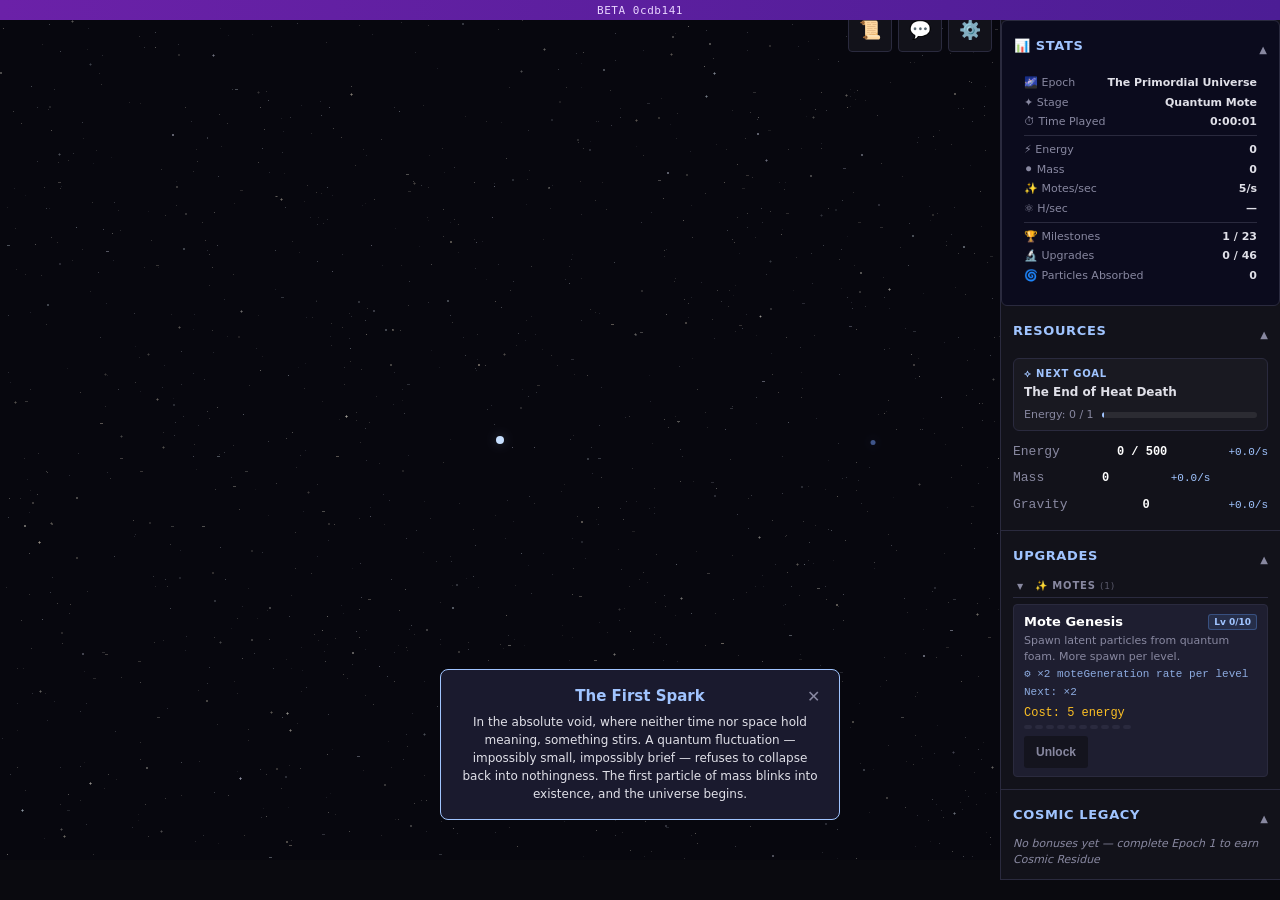
==== index.html @ 465f35fe "Beta deploy: 0cdb1414c0a4ef9bb7d2e649ed00e90906ed9d6b" ====
<!DOCTYPE html>
<html lang="en">
<head>
  <meta charset="UTF-8">
  <meta name="viewport" content="width=device-width, initial-scale=1.0">
  <title>Aeons: The Grand Unfolding [BETA]</title>
  <link rel="icon" href="data:image/svg+xml,<svg xmlns='http://www.w3.org/2000/svg' viewBox='0 0 16 16'><text y='14' font-size='14'>✦</text></svg>">
  <link rel="stylesheet" href="style.css?v=0cdb141">
  <meta name="game-version" content="beta-0cdb141">
  <!-- Feedback panel: public repo injected at deploy time for issue URLs -->
  <meta name="feedback-repo" content="joagwa/aeons-beta">
  <meta name="error-reporter-endpoint" content="https://aeons-error-reporter.joagwa.workers.dev">
</head>
<body><div id="beta-banner">BETA 0cdb141</div>
  <div id="game-container">
    <div id="canvas-wrapper">
      <canvas id="main-canvas"></canvas>
      <canvas id="glow-canvas"></canvas>
      <div id="prestige-prompt" class="prestige-prompt hidden">
        <div class="prestige-prompt-glow"></div>
        <div class="prestige-prompt-title">✦ Void Saturated</div>
        <div class="prestige-prompt-sub">Energy has reached its limit — the vacuum yearns to collapse.</div>
        <button id="prestige-prompt-btn" class="prestige-prompt-btn">Ascend to the Void</button>
      </div>
      <button id="debug-spawn-motes-btn" class="debug-spawn-motes-btn hidden">✨ Spawn Motes</button>
    </div>

    <div id="ui-layer">
      <!-- Mobile drawer header (visible only on ≤768px) -->
      <div id="mobile-drawer-header">
        <span id="mobile-drawer-title">Resources</span>
        <div class="mobile-drawer-actions">
          <button id="mobile-feedback-btn" class="mobile-icon-btn" aria-label="Feedback / Bug Report">💬</button>
          <button id="mobile-settings-btn" class="mobile-icon-btn" aria-label="Settings">⚙️</button>
          <button id="mobile-drawer-close" class="mobile-icon-btn" aria-label="Collapse panel">▼</button>
        </div>
      </div>

      <!-- Stats Panel -->
      <div id="stats-panel" class="panel collapsible-panel">
        <div id="stats-panel-header" class="panel-header-collapsible">
          <h2 class="panel-title">📊 Stats</h2>
          <span class="collapse-icon">▲</span>
        </div>
        <div id="stats-body" class="panel-body-collapsible"></div>
      </div>

      <div id="resource-panel" class="panel collapsible-panel">
        <div id="resource-panel-header" class="panel-header-collapsible">
          <h2 class="panel-title">Resources</h2>
          <span class="collapse-icon">▲</span>
        </div>
        <div id="resource-body" class="panel-body-collapsible">
          <div id="goal-display" class="goal-widget hidden">
            <div class="goal-header">⟡ Next Goal</div>
            <div class="goal-title"></div>
            <div class="goal-progress-row">
              <span class="goal-label"></span>
              <div class="goal-bar-track"><div class="goal-bar-fill"></div></div>
            </div>
          </div>
          <div id="resource-list"></div>
          <div id="conversion-slider-row" class="hidden">
            <div class="conversion-label-row">
              <span class="conversion-label">Conversion Rate</span>
              <span id="conversion-pct" class="conversion-pct">100% rate</span>
            </div>
            <input type="range" id="conversion-slider" min="0" max="100" value="100" class="conversion-slider">
          </div>
        </div>
      </div>

      <div id="upgrade-panel" class="panel collapsible-panel">
        <div id="upgrade-panel-header" class="panel-header-collapsible">
          <h2 class="panel-title">Upgrades</h2>
          <span class="collapse-icon">▲</span>
        </div>
        <div id="upgrade-body" class="panel-body-collapsible">
          <div id="upgrade-list"></div>
        </div>
      </div>

      <div id="fusion-lab-panel" class="panel collapsible-panel hidden">
        <div id="fusion-lab-panel-header" class="panel-header-collapsible">
          <h2 class="panel-title">⚗️ Fusion Lab</h2>
          <span class="collapse-icon">▲</span>
        </div>
        <div id="fusion-lab-body" class="panel-body-collapsible"></div>
      </div>

      <div id="chronicle-panel" class="panel hidden">
        <h2 class="panel-title">Chronicle</h2>
        <div id="chronicle-list"></div>
      </div>

      <div id="residual-bonus-panel" class="panel collapsible-panel">
        <div id="residual-bonus-panel-header" class="panel-header-collapsible">
          <h2 class="panel-title">Cosmic Legacy</h2>
          <span class="collapse-icon">▲</span>
        </div>
        <div id="residual-bonus-body" class="panel-body-collapsible">
          <div id="bonus-list"></div>
        </div>
      </div>
    </div>

    <!-- Mobile tab bar (visible only on ≤768px) -->
    <nav id="mobile-tab-bar" aria-label="Game sections">
      <button class="mobile-tab" data-panel="stats-panel" aria-label="Stats">
        <span class="mobile-tab-icon">📊</span>
        <span class="mobile-tab-label">Stats</span>
      </button>
      <button class="mobile-tab" data-panel="resource-panel" aria-label="Resources">
        <span class="mobile-tab-icon">⚡</span>
        <span class="mobile-tab-label">Resources</span>
      </button>
      <button class="mobile-tab" data-panel="upgrade-panel" aria-label="Upgrades">
        <span class="mobile-tab-icon">🔬</span>
        <span class="mobile-tab-label">Upgrades</span>
      </button>
      <button class="mobile-tab" data-panel="fusion-lab-panel" aria-label="Fusion Lab">
        <span class="mobile-tab-icon">⚗️</span>
        <span class="mobile-tab-label">Fusion Lab</span>
      </button>
      <button class="mobile-tab" data-panel="chronicle-panel" aria-label="Chronicle">
        <span class="mobile-tab-icon">📜</span>
        <span class="mobile-tab-label">Chronicle</span>
      </button>
      <button class="mobile-tab" data-panel="residual-bonus-panel" aria-label="Legacy">
        <span class="mobile-tab-icon">✨</span>
        <span class="mobile-tab-label">Legacy</span>
      </button>
    </nav>

    <div id="toolbar">
      <button id="chronicle-toggle" class="toolbar-btn" title="Chronicle">📜</button>
      <button id="prestige-toggle" class="toolbar-btn" title="Prestige" style="display:none">✦</button>
      <button id="fusion-lab-toggle" class="toolbar-btn" title="Fusion Lab" style="display:none">⚗️</button>
      <button id="feedback-open-btn" class="toolbar-btn" title="Feedback / Bug Report">💬</button>
      <button id="settings-toggle" class="toolbar-btn" title="Settings">⚙️</button>
    </div>

    <!-- Prestige full-screen overlay -->
    <div id="prestige-overlay" class="prestige-overlay hidden" aria-modal="true">
      <canvas id="prestige-starfield" class="prestige-starfield"></canvas>
      <div class="prestige-content">
        <div class="prestige-header">
          <h2 class="prestige-title">✦ Void Ascension</h2>
          <div id="prestige-dm-display" class="prestige-dm">Dark Matter: 0 banked  |  0 this run</div>
          <button id="prestige-action-btn" class="prestige-btn" disabled>Prestige — Reset &amp; Ascend</button>
        </div>
        <div id="prestige-tree" class="prestige-tree"></div>
        <button id="prestige-close" class="prestige-close-btn" title="Close">✕</button>

        <!-- Inline leave confirmation (shown when closing purgatory with unspent Aeons) -->
        <div id="prestige-leave-confirm" class="prestige-leave-confirm hidden">
          <div class="prestige-leave-confirm-box">
            <p id="prestige-leave-msg" class="prestige-leave-msg">You have unspent Aeons.</p>
            <p class="prestige-leave-sub">They'll be banked and available on your next prestige.</p>
            <div class="prestige-leave-buttons">
              <button id="prestige-leave-yes" class="prestige-leave-btn prestige-leave-btn--confirm">Leave &amp; Bank</button>
              <button id="prestige-leave-no"  class="prestige-leave-btn prestige-leave-btn--cancel">Stay &amp; Spend</button>
            </div>
          </div>
        </div>
      </div>
    </div>

    <div id="settings-modal" class="modal hidden">
      <div class="modal-content">
        <h2>Settings</h2>
        <div id="settings-body"></div>
        <button id="settings-close" class="modal-close">✕</button>
      </div>
    </div>

    <!-- Feedback / Bug Report modal -->
    <div id="feedback-modal" class="modal hidden" aria-modal="true" aria-label="Feedback">
      <div class="modal-content feedback-modal-content">
        <button id="feedback-close" class="modal-close" aria-label="Close">✕</button>
        <h2>💬 Feedback &amp; Bug Reports</h2>
        <p class="feedback-intro">Help improve <em>Aeons</em>! Your game state is captured automatically.</p>

        <div class="feedback-form">
          <label class="feedback-label" for="feedback-type">Type</label>
          <select id="feedback-type" class="feedback-select">
            <option value="bug">🐛 Bug Report</option>
            <option value="feature">✨ Feature Request</option>
            <option value="feedback">💬 General Feedback</option>
          </select>

          <label class="feedback-label" for="feedback-title">Title <span class="feedback-required">*</span></label>
          <input id="feedback-title" class="feedback-input" type="text" maxlength="120"
                 placeholder="Short summary of your report…">

          <label class="feedback-label" for="feedback-body">Description <span class="feedback-required">*</span></label>
          <textarea id="feedback-body" class="feedback-textarea" rows="5"
                    placeholder="Describe what happened, what you expected, or what you'd like to see…"></textarea>

          <details class="feedback-context-details">
            <summary>📊 Attached game state <span id="feedback-context-preview" class="feedback-context-preview"></span></summary>
            <p class="feedback-context-note">Resource values, upgrade levels, and recent warnings are included automatically to help diagnose issues.</p>
          </details>

          <div id="feedback-status" class="feedback-status" hidden></div>

          <button id="feedback-submit" class="feedback-submit-btn">Submit</button>
          <p class="feedback-footer">Issues are posted to the public tracker where you can follow progress.</p>
        </div>
      </div>
    </div>

    <div id="milestone-notification-area"></div>
    <div id="offline-progress-modal" class="modal hidden"></div>
    <div id="reset-notice-modal" class="modal hidden"></div>
    <div id="epoch-transition-overlay" class="overlay hidden"></div>
    <div id="update-banner" class="banner hidden"></div>
    <div id="tab-conflict-banner" class="banner hidden"></div>
    <div id="save-error-banner" class="banner hidden"></div>
  </div>

  <script type="module" src="js/main.js?v=0cdb141"></script>
</body>
</html>
---- style.css ----
/* === Aeons: The Grand Unfolding — Master Stylesheet === */

/* --- CSS Custom Properties (Epoch 1 Void Palette) --- */
:root {
  --bg: #0a0a0f;
  --bg-panel: #12121a;
  --bg-panel-alt: #1a1a2e;
  --accent: #a0c4ff;
  --accent2: #ffffff;
  --particle: #c8e0ff;
  --text: #e0e0e8;
  --text-dim: #8888a0;
  --text-bright: #ffffff;
  --success: #4ade80;
  --warning: #fbbf24;
  --danger: #f87171;
  --border: #2a2a3e;
  --btn-bg: #1e1e30;
  --btn-hover: #2a2a44;
  --btn-disabled: #14141e;
  --font-mono: 'Courier New', Courier, monospace;
  --font-main: system-ui, -apple-system, 'Segoe UI', sans-serif;
  --panel-width: 280px;
  --toolbar-height: 40px;
  --transition-speed: 0.3s;
}

/* --- Reset & Base --- */
*, *::before, *::after {
  box-sizing: border-box;
  margin: 0;
  padding: 0;
}

html, body {
  width: 100%;
  height: 100%;
  overflow: hidden;
  background: var(--bg);
  color: var(--text);
  font-family: var(--font-main);
  font-size: 14px;
  line-height: 1.4;
}

/* --- Game Container --- */
#game-container {
  display: flex;
  width: 100%;
  height: 100%;
  position: relative;
}

/* --- Canvas --- */
#canvas-wrapper {
  flex: 1;
  position: relative;
  min-width: 0;
  overflow: hidden;
}

#main-canvas, #glow-canvas {
  position: absolute;
  top: 0;
  left: 0;
  width: 100%;
  height: 100%;
  display: block;
  touch-action: none;
  image-rendering: pixelated;
  image-rendering: crisp-edges;
}

#glow-canvas {
  z-index: 1;
  pointer-events: none;
  filter: blur(4px);
  opacity: 0.3;
}

#main-canvas {
  z-index: 2;
}

/* --- UI Layer (panels) --- */
#ui-layer {
  display: flex;
  flex-direction: column;
  width: var(--panel-width);
  min-width: var(--panel-width);
  height: 100%;
  background: var(--bg-panel);
  border-left: 1px solid var(--border);
  z-index: 10;
  overflow: hidden;
}

/* --- Panel Base --- */
.panel {
  padding: 12px;
  border-bottom: 1px solid var(--border);
}

.panel-title {
  font-size: 13px;
  font-weight: 600;
  text-transform: uppercase;
  letter-spacing: 0.05em;
  color: var(--accent);
  margin-bottom: 8px;
}

/* --- Resource Panel --- */
#resource-panel {
  flex-shrink: 0;
}

/* --- Conversion Slider --- */
#conversion-slider-row {
  margin-top: 8px;
  padding-top: 8px;
  border-top: 1px solid var(--border);
  /* Prevent slider from overflowing on mobile browsers (e.g. Firefox Android) */
  overflow: hidden;
  min-width: 0;
}

.conversion-label-row {
  display: flex;
  justify-content: space-between;
  align-items: baseline;
  margin-bottom: 4px;
}

.conversion-label {
  font-size: 11px;
  color: var(--text-dim);
}

.conversion-pct {
  font-size: 11px;
  font-weight: 600;
  color: var(--warning);
  font-family: var(--font-mono);
}

.conversion-slider {
  display: block;
  width: 100%;
  max-width: 100%;
  min-width: 0;
  box-sizing: border-box;
  height: 4px;
  -webkit-appearance: none;
  appearance: none;
  background: var(--border);
  border-radius: 2px;
  outline: none;
  cursor: pointer;
}

.conversion-slider::-webkit-slider-thumb {
  -webkit-appearance: none;
  width: 14px;
  height: 14px;
  border-radius: 50%;
  background: var(--warning);
  border: 2px solid var(--bg-panel);
  cursor: pointer;
}

.conversion-slider::-moz-range-thumb {
  width: 14px;
  height: 14px;
  border-radius: 50%;
  background: var(--warning);
  border: 2px solid var(--bg-panel);
  cursor: pointer;
}

.resource-row {
  display: flex;
  justify-content: space-between;
  align-items: baseline;
  padding: 4px 0;
  font-family: var(--font-mono);
  font-size: 13px;
}

.resource-label {
  color: var(--text-dim);
}

.resource-value {
  color: var(--text-bright);
  font-weight: 600;
  font-size: 12px;
}

.resource-value .cap-value {
  color: var(--text-dim);
  font-weight: 400;
}

.resource-rate {
  color: var(--accent);
  font-size: 11px;
  margin-left: 4px;
}

.resource-phys-mass {
  display: block;
  font-size: 11px;
  color: var(--text-dim, #666);
  margin-top: 2px;
}

/* --- Upgrade Panel --- */
#upgrade-panel {
  flex: 1;
  overflow: hidden;
  display: flex;
  flex-direction: column;
}

#upgrade-body {
  flex: 1;
  overflow-y: auto;
  -webkit-overflow-scrolling: touch;
  max-height: 4000px;
}

#upgrade-body.collapsed {
  max-height: 0;
  opacity: 0;
}

/* Collapse flex-grow for panels that use flex:1 when their body is hidden */
.panel-collapsed {
  flex: 0 0 auto !important;
}

.upgrade-group-header {
  font-size: 10px;
  font-weight: 700;
  letter-spacing: 0.08em;
  text-transform: uppercase;
  color: var(--text-dim);
  padding: 8px 4px 4px;
  margin-top: 4px;
  border-bottom: 1px solid var(--border);
  margin-bottom: 6px;
  cursor: pointer;
  user-select: none;
}

.upgrade-group-header:hover {
  color: var(--text-bright);
}

.upgrade-group-header .group-toggle {
  font-size: 8px;
  margin-right: 4px;
  display: inline-block;
  width: 10px;
}

.upgrade-group-header .group-count {
  font-weight: 400;
  opacity: 0.6;
  font-size: 9px;
}

.upgrade-group-header:first-child {
  margin-top: 0;
  padding-top: 2px;
}

/* ── Stats Panel ──────────────────────────────────── */
.collapsible-panel .panel-header-collapsible {
  display: flex;
  align-items: center;
  justify-content: space-between;
  cursor: pointer;
  user-select: none;
  padding: 4px 0;
}

.collapsible-panel .panel-header-collapsible:hover .collapse-icon {
  color: var(--accent);
}

.collapse-icon {
  font-size: 10px;
  color: var(--text-dim);
  transition: transform var(--transition-speed);
}

.panel-body-collapsible {
  overflow: hidden;
  transition: max-height 0.3s ease, opacity 0.3s ease;
  max-height: 400px;
  opacity: 1;
}

.panel-body-collapsible.collapsed {
  max-height: 0;
  opacity: 0;
}

/* ── Goal Widget ─────────────────────────────────── */
.goal-widget {
  margin: 6px 0 8px;
  padding: 8px 10px;
  background: rgba(255, 255, 255, 0.03);
  border: 1px solid var(--border);
  border-radius: 6px;
}

.goal-header {
  font-size: 10px;
  font-weight: 700;
  letter-spacing: 0.08em;
  text-transform: uppercase;
  color: var(--accent, #7eb8f7);
  margin-bottom: 4px;
}

.goal-title {
  font-size: 12px;
  font-weight: 600;
  color: var(--text);
  margin-bottom: 6px;
  line-height: 1.3;
}

.goal-progress-row {
  display: flex;
  align-items: center;
  gap: 8px;
}

.goal-label {
  font-size: 11px;
  color: var(--text-dim);
  white-space: nowrap;
  flex-shrink: 0;
}

.goal-bar-track {
  flex: 1;
  height: 6px;
  background: rgba(255, 255, 255, 0.08);
  border-radius: 3px;
  overflow: hidden;
}

.goal-bar-fill {
  height: 100%;
  background: var(--accent, #7eb8f7);
  border-radius: 3px;
  transition: width 0.4s ease;
  min-width: 2px;
}

#stats-panel {
  border: 1px solid var(--border);
  border-radius: 6px;
  background: var(--panel-bg, rgba(10, 10, 30, 0.85));
  overflow: hidden;
}

#stats-body {
  padding: 6px 10px 8px;
  max-height: 320px;
  overflow-y: auto;
  transition: max-height 0.3s ease, padding 0.3s ease;
}

#stats-body.collapsed {
  max-height: 0;
  padding: 0 10px;
  overflow: hidden;
}

.stats-row {
  display: flex;
  justify-content: space-between;
  align-items: baseline;
  padding: 2px 0;
  font-size: 11px;
}

.stats-label {
  color: var(--text-dim);
  flex-shrink: 0;
  margin-right: 8px;
}

.stats-value {
  color: var(--text);
  font-weight: 600;
  text-align: right;
  font-size: 11px;
}

.stats-separator {
  height: 1px;
  background: var(--border);
  margin: 4px 0;
}

/* ── Multi-level upgrade styles ──────────────────── */
.upgrade-title-row {
  display: flex;
  align-items: center;
  justify-content: space-between;
  gap: 6px;
  margin-bottom: 2px;
}

.upgrade-title-row .upgrade-name {
  flex: 1;
}

.upgrade-level-badge {
  font-size: 9px;
  font-weight: 700;
  color: var(--accent);
  background: rgba(100, 160, 255, 0.12);
  border: 1px solid rgba(100, 160, 255, 0.3);
  border-radius: 3px;
  padding: 1px 5px;
  white-space: nowrap;
  flex-shrink: 0;
}

.upgrade-level-pips {
  display: flex;
  gap: 3px;
  margin: 3px 0 1px;
}

.pip {
  width: 8px;
  height: 4px;
  border-radius: 2px;
  background: var(--border);
  transition: background var(--transition-speed);
}

.pip.filled {
  background: var(--accent);
}

.upgrade-empty {
  color: var(--text-dim);
  font-size: 12px;
  text-align: center;
  padding: 16px 0;
}

.upgrade-card {
  background: var(--btn-bg);
  border: 1px solid var(--border);
  border-radius: 4px;
  padding: 8px 10px;
  margin-bottom: 6px;
  cursor: pointer;
  transition: border-color var(--transition-speed);
}

.upgrade-card:hover {
  border-color: var(--accent);
}

.upgrade-card.affordable {
  border-color: var(--accent);
}

.upgrade-card.purchased {
  border-color: var(--success);
  opacity: 0.7;
  cursor: default;
}

.upgrade-card.locked {
  opacity: 0.5;
  cursor: not-allowed;
}

.upgrade-lock {
  font-size: 10px;
  color: #888;
  margin-top: 3px;
  font-style: italic;
}

.upgrade-name {
  font-size: 13px;
  font-weight: 600;
  color: var(--text-bright);
  display: flex;
  justify-content: space-between;
  align-items: center;
}

.upgrade-desc {
  font-size: 11px;
  color: var(--text-dim);
  margin-top: 2px;
}

.upgrade-mechanic {
  font-size: 11px;
  color: var(--accent);
  margin-top: 3px;
  font-family: var(--font-mono);
  opacity: 0.85;
}

.upgrade-specs {
  display: flex;
  flex-wrap: wrap;
  gap: 4px;
  font-size: 11px;
  font-family: var(--font-mono);
  margin-top: 3px;
}

.spec-current {
  color: var(--success);
  opacity: 0.9;
}

.spec-next {
  color: var(--accent);
  opacity: 0.85;
}

.upgrade-cost {
  font-family: var(--font-mono);
  font-size: 12px;
  margin-top: 4px;
  color: var(--warning);
}

.upgrade-cost.can-afford {
  color: var(--success);
}

.upgrade-bought {
  color: var(--success);
  font-weight: bold;
}

.upgrade-btn {
  display: inline-block;
  padding: 4px 12px;
  margin-top: 4px;
  background: var(--accent);
  color: var(--bg);
  border: none;
  border-radius: 3px;
  font-size: 12px;
  font-weight: 600;
  cursor: pointer;
  min-width: 44px;
  min-height: 32px;
  transition: background var(--transition-speed);
}

.upgrade-btn:hover {
  background: var(--text-bright);
}

.upgrade-btn:disabled {
  background: var(--btn-disabled);
  color: var(--text-dim);
  cursor: not-allowed;
}

/* --- Chronicle Panel --- */
#chronicle-panel {
  flex: 1;
  overflow-y: auto;
  -webkit-overflow-scrolling: touch;
}

.chronicle-entry {
  padding: 6px 0;
  border-bottom: 1px solid var(--border);
}

.chronicle-title {
  font-size: 13px;
  color: var(--accent);
  font-weight: 600;
}

.chronicle-time {
  font-size: 10px;
  color: var(--text-dim);
}

/* --- Residual Bonus Panel --- */
#residual-bonus-panel {
  flex-shrink: 0;
  font-size: 12px;
}

.bonus-empty {
  color: var(--text-dim);
  font-style: italic;
  font-size: 11px;
}

.bonus-item {
  padding: 4px 0;
  color: var(--success);
}

/* --- Toolbar --- */
#toolbar {
  position: fixed;
  top: 8px;
  right: calc(var(--panel-width) + 8px);
  display: flex;
  gap: 6px;
  z-index: 20;
}

.toolbar-btn {
  width: 44px;
  height: 44px;
  background: var(--bg-panel);
  border: 1px solid var(--border);
  border-radius: 4px;
  color: var(--text);
  font-size: 18px;
  cursor: pointer;
  display: flex;
  align-items: center;
  justify-content: center;
  transition: border-color var(--transition-speed);
}

.toolbar-btn:hover {
  border-color: var(--accent);
}

/* --- Modal --- */
.modal {
  position: fixed;
  top: 0;
  left: 0;
  width: 100%;
  height: 100%;
  background: rgba(0, 0, 0, 0.7);
  display: flex;
  align-items: center;
  justify-content: center;
  z-index: 100;
}

.modal-content {
  background: var(--bg-panel);
  border: 1px solid var(--border);
  border-radius: 8px;
  padding: 24px;
  max-width: 420px;
  width: 90%;
  max-height: 80vh;
  overflow-y: auto;
  position: relative;
}

.modal-close {
  position: absolute;
  top: 8px;
  right: 8px;
  background: none;
  border: none;
  color: var(--text-dim);
  font-size: 20px;
  cursor: pointer;
  width: 44px;
  height: 44px;
  display: flex;
  align-items: center;
  justify-content: center;
}

.modal-close:hover {
  color: var(--text-bright);
}

/* --- Overlay (Epoch Transition) --- */
.overlay {
  position: fixed;
  top: 0;
  left: 0;
  width: 100%;
  height: 100%;
  background: var(--bg);
  display: flex;
  flex-direction: column;
  align-items: center;
  justify-content: center;
  z-index: 200;
  text-align: center;
  padding: 24px;
  transition: background 3s ease;
}

.overlay h1 {
  font-size: 28px;
  color: var(--accent);
  margin-bottom: 16px;
}

.overlay p {
  font-size: 16px;
  color: var(--text);
  max-width: 500px;
  line-height: 1.7;
  margin-bottom: 12px;
}

.overlay button {
  margin-top: 24px;
  padding: 12px 32px;
  background: var(--accent);
  color: var(--bg);
  border: none;
  border-radius: 4px;
  font-size: 16px;
  font-weight: 600;
  cursor: pointer;
  min-width: 44px;
  min-height: 44px;
}

.overlay button:hover {
  background: var(--text-bright);
}

/* --- Milestone Notification --- */
#milestone-notification-area {
  position: fixed;
  bottom: 80px;
  left: 50%;
  transform: translateX(-50%);
  z-index: 50;
  display: flex;
  flex-direction: column;
  align-items: center;
  gap: 8px;
  pointer-events: none;
}

.milestone-popup {
  background: var(--bg-panel-alt);
  border: 1px solid var(--accent);
  border-radius: 8px;
  padding: 16px 20px;
  max-width: 400px;
  width: 90vw;
  text-align: center;
  animation: slideUp 0.4s ease-out;
  pointer-events: auto;
  position: relative;
}

.milestone-popup h3 {
  color: var(--accent);
  font-size: 15px;
  margin-bottom: 6px;
}

.milestone-popup p {
  color: var(--text);
  font-size: 12px;
  line-height: 1.5;
}

.milestone-popup .reward-line {
  color: var(--success);
  font-size: 11px;
  margin-top: 6px;
}

.milestone-dismiss {
  position: absolute;
  top: 4px;
  right: 4px;
  background: none;
  border: none;
  color: var(--text-dim);
  font-size: 16px;
  cursor: pointer;
  width: 44px;
  height: 44px;
  display: flex;
  align-items: center;
  justify-content: center;
}

@keyframes slideUp {
  from { opacity: 0; transform: translateY(20px); }
  to { opacity: 1; transform: translateY(0); }
}

/* --- Offline Progress Modal --- */
.offline-modal-content {
  text-align: center;
}

.offline-modal-content h2 {
  color: var(--accent);
  margin-bottom: 12px;
}

.offline-gains {
  font-family: var(--font-mono);
  font-size: 14px;
  color: var(--success);
  margin: 12px 0;
  line-height: 1.8;
}

.offline-dismiss {
  display: inline-block;
  margin-top: 16px;
  padding: 10px 28px;
  background: var(--accent);
  color: #000;
  border: none;
  border-radius: 6px;
  font-size: 14px;
  font-weight: 600;
  cursor: pointer;
  transition: opacity 0.15s;
}

.offline-dismiss:hover {
  opacity: 0.85;
}

/* --- Banner --- */
.banner {
  position: fixed;
  top: 0;
  left: 0;
  width: 100%;
  padding: 10px 16px;
  text-align: center;
  font-size: 13px;
  z-index: 300;
  display: flex;
  align-items: center;
  justify-content: center;
  gap: 12px;
}

.banner.warning {
  background: var(--warning);
  color: #000;
}

.banner.error {
  background: var(--danger);
  color: #000;
}

.banner.info {
  background: linear-gradient(135deg, #1565c0, #0d47a1);
  color: #fff;
}

.banner .refresh-btn {
  background: rgba(255, 255, 255, 0.2);
  border: 1px solid rgba(255, 255, 255, 0.6);
  color: #fff;
  padding: 4px 14px;
  border-radius: 3px;
  cursor: pointer;
  font-size: 12px;
  font-weight: bold;
  min-width: 44px;
  min-height: 32px;
  transition: background 0.2s;
}

.banner .refresh-btn:hover {
  background: rgba(255, 255, 255, 0.35);
}

.banner .dismiss-btn {
  background: none;
  border: 1px solid currentColor;
  color: inherit;
  padding: 2px 10px;
  border-radius: 3px;
  cursor: pointer;
  font-size: 12px;
  min-width: 44px;
  min-height: 32px;
}

/* --- Settings Panel Content --- */
.settings-group {
  margin-bottom: 16px;
}

.settings-group label {
  display: flex;
  align-items: center;
  gap: 8px;
  font-size: 13px;
  cursor: pointer;
  padding: 4px 0;
  min-height: 44px;
}

.settings-group select,
.settings-group input[type="checkbox"] {
  accent-color: var(--accent);
}

.settings-group select {
  background: var(--btn-bg);
  color: var(--text);
  border: 1px solid var(--border);
  border-radius: 4px;
  padding: 4px 8px;
  font-size: 13px;
}

.settings-btn {
  display: block;
  width: 100%;
  padding: 8px 16px;
  margin-bottom: 8px;
  background: var(--btn-bg);
  color: var(--text);
  border: 1px solid var(--border);
  border-radius: 4px;
  font-size: 13px;
  cursor: pointer;
  min-height: 44px;
  transition: border-color var(--transition-speed);
}

.settings-btn:hover {
  border-color: var(--accent);
}

.settings-btn-link {
  text-decoration: none;
  text-align: center;
  color: var(--accent);
}

.settings-btn-link:hover {
  background: var(--btn-hover);
  color: var(--accent2);
}

.settings-btn.danger {
  border-color: var(--danger);
  color: var(--danger);
}

.settings-btn.danger:hover {
  background: var(--danger);
  color: #000;
}

.settings-textarea {
  width: 100%;
  min-height: 60px;
  background: var(--bg);
  color: var(--text);
  border: 1px solid var(--border);
  border-radius: 4px;
  padding: 8px;
  font-family: var(--font-mono);
  font-size: 11px;
  resize: vertical;
  margin-top: 4px;
}

.settings-feedback {
  font-size: 11px;
  margin-top: 4px;
  min-height: 16px;
}

.settings-feedback.success { color: var(--success); }
.settings-feedback.error { color: var(--danger); }

/* --- Changelog --- */
.settings-changelog {
  max-height: 220px;
  overflow-y: auto;
  border: 1px solid var(--border);
  border-radius: 4px;
  padding: 8px;
  background: var(--bg);
  font-size: 12px;
}

.changelog-entry {
  margin-bottom: 12px;
}

.changelog-entry:last-child {
  margin-bottom: 0;
}

.changelog-header {
  font-weight: bold;
  color: var(--accent);
  margin-bottom: 4px;
  font-size: 12px;
}

.changelog-notes {
  margin: 0;
  padding-left: 18px;
  color: var(--text-muted, var(--text));
  opacity: 0.85;
}

.changelog-notes li {
  margin-bottom: 2px;
  line-height: 1.4;
}

/* --- AutoBuy slider --- */
.settings-checkbox-label {
  display: flex;
  align-items: center;
  gap: 8px;
  font-size: 13px;
  cursor: pointer;
  padding: 4px 0;
  min-height: 44px;
}

.settings-slider-row {
  display: flex;
  align-items: center;
  gap: 10px;
  padding: 4px 0;
}

.settings-slider {
  flex: 1;
  accent-color: var(--accent);
  cursor: pointer;
}

.settings-slider:disabled {
  opacity: 0.4;
  cursor: not-allowed;
}

.settings-slider-label {
  font-size: 12px;
  color: var(--text-dim);
  white-space: nowrap;
  min-width: 90px;
  text-align: right;
}

/* --- Hidden utility --- */
.hidden {
  display: none !important;
}

/* === Mobile Tab Navigation === */

/* Hidden on desktop; shown via media query */
#mobile-drawer-header {
  display: none;
}
#mobile-tab-bar {
  display: none;
}

/* --- Responsive: Mobile Tab UI (≤ 600px)
     600px cleanly separates:
       • Phones (up to ~480px) → mobile layout
       • Samsung Fold 6 outer screen (~323px) → mobile layout
       • Samsung Fold 6 inner screen (~673px) → desktop layout
       • Tablets, iPads, etc. → desktop layout                        --- */
@media (max-width: 600px) {
  /* Game layout */
  #game-container {
    flex-direction: column;
  }

  /* Canvas takes full height minus tab bar */
  #canvas-wrapper {
    flex: none;
    width: 100%;
    height: calc(100% - 56px);
  }

  /* Tab bar — fixed at bottom; z-index 200 + translateZ(0) to create its own
     compositing layer so it always paints above the sliding drawer */
  #mobile-tab-bar {
    display: flex;
    position: fixed;
    bottom: 0;
    left: 0;
    right: 0;
    height: 56px;
    background: var(--bg-panel);
    border-top: 1px solid var(--border);
    z-index: 200;
    align-items: stretch;
    transform: translateZ(0);
  }

  .mobile-tab {
    flex: 1;
    display: flex;
    flex-direction: column;
    align-items: center;
    justify-content: center;
    gap: 2px;
    background: none;
    border: none;
    color: var(--text-dim);
    cursor: pointer;
    padding: 4px 2px;
    transition: color var(--transition-speed), background-color var(--transition-speed);
    -webkit-tap-highlight-color: transparent;
    touch-action: manipulation;
  }

  .mobile-tab:active {
    background: rgba(255, 255, 255, 0.05);
  }

  .mobile-tab.active {
    color: var(--accent);
  }

  .mobile-tab-icon {
    font-size: 18px;
    line-height: 1;
  }

  .mobile-tab-label {
    font-size: 9px;
    font-weight: 600;
    text-transform: uppercase;
    letter-spacing: 0.03em;
    line-height: 1;
  }

  /* Drawer — slides up from bottom, 50vh tall */
  #ui-layer {
    position: fixed;
    bottom: 56px;
    left: 0;
    right: 0;
    width: 100%;
    min-width: 0;
    height: 50vh;
    border-left: none;
    border-top: 1px solid var(--border);
    /* Use calc(100% + 56px) so the closed drawer's top edge sits exactly at the
       viewport bottom — no overlap with the 56px tab bar regardless of screen height */
    transform: translateY(calc(100% + 56px));
    transition: transform 0.3s cubic-bezier(0.4, 0, 0.2, 1);
    z-index: 25;
    display: flex;
    flex-direction: column;
    overflow: hidden;
    pointer-events: none;
  }

  #ui-layer.drawer-open {
    transform: translateY(0);
    pointer-events: auto;
  }

  /* Drawer header */
  #mobile-drawer-header {
    display: flex;
    align-items: center;
    justify-content: space-between;
    padding: 8px 12px;
    border-bottom: 1px solid var(--border);
    flex-shrink: 0;
    background: var(--bg-panel-alt);
    min-height: 44px;
  }

  #mobile-drawer-title {
    font-size: 13px;
    font-weight: 700;
    color: var(--accent);
    text-transform: uppercase;
    letter-spacing: 0.05em;
  }

  .mobile-drawer-actions {
    display: flex;
    gap: 4px;
    align-items: center;
  }

  .mobile-icon-btn {
    background: none;
    border: none;
    color: var(--text-dim);
    font-size: 18px;
    cursor: pointer;
    width: 36px;
    height: 36px;
    display: flex;
    align-items: center;
    justify-content: center;
    border-radius: 4px;
    -webkit-tap-highlight-color: transparent;
    touch-action: manipulation;
  }

  .mobile-icon-btn:active {
    background: rgba(255, 255, 255, 0.08);
    color: var(--text);
  }

  /* Panels inside drawer: all hidden by default */
  #ui-layer .panel {
    display: none;
    flex-direction: column;
    flex: 1;
    overflow-y: auto;
    overflow-x: hidden;
    -webkit-overflow-scrolling: touch;
    border-bottom: none;
    max-height: none;
    padding: 10px;
  }

  /* Only the active panel is shown */
  #ui-layer .panel.mobile-panel-active {
    display: flex;
  }

  /* Upgrade panel: body must scroll independently */
  #upgrade-panel.mobile-panel-active {
    overflow: hidden;
  }

  #upgrade-panel.mobile-panel-active #upgrade-body {
    flex: 1;
    overflow-y: auto;
    max-height: none;
  }

  /* Hide panel collapse headers (replaced by drawer header) */
  .panel-header-collapsible {
    display: none !important;
  }

  /* Disable collapse on mobile — panels always show content */
  .panel-body-collapsible,
  .panel-body-collapsible.collapsed {
    max-height: none !important;
    opacity: 1 !important;
    transition: none !important;
  }

  /* Chronicle panel title is redundant (drawer header shows it) */
  #chronicle-panel > .panel-title {
    display: none;
  }

  /* Hide desktop toolbar (settings accessible via drawer header) */
  #toolbar {
    display: none;
  }

  /* Milestone notifications: above the tab bar */
  #milestone-notification-area {
    bottom: 72px;
    left: 8px;
    right: 8px;
    transform: none;
  }

  .milestone-popup {
    max-width: 100%;
    width: 100%;
  }
}

/* --- Responsive: Phone size adjustments (<481px) --- */
@media (max-width: 480px) {
  .panel {
    padding: 10px;
  }

  .panel-title {
    font-size: 12px;
  }

  .resource-row {
    font-size: 12px;
  }

  .resource-value {
    font-size: 11px;
  }

  .upgrade-card {
    padding: 10px;
  }

  .upgrade-name {
    font-size: 12px;
  }

  .upgrade-desc {
    font-size: 10px;
  }

  .upgrade-cost {
    font-size: 11px;
  }

  .upgrade-btn {
    width: 100%;
    padding: 8px 12px;
    font-size: 13px;
    min-height: 44px;
  }

  .modal-content {
    width: 95%;
    padding: 16px;
    max-height: 85vh;
  }

  .settings-btn {
    min-height: 48px;
    font-size: 14px;
  }

  body {
    overflow-x: hidden;
  }
}

/* --- Very small screens (<320px) --- */
@media (max-width: 320px) {
  #canvas-wrapper {
    height: 35vh;
    min-height: 160px;
  }

  .modal-content {
    width: 98%;
    padding: 12px;
  }

  .milestone-popup {
    padding: 10px 12px;
  }

  .panel {
    padding: 8px;
  }
}

/* --- Error Reporter Banner --- */
#error-reporter-banner {
  position: fixed;
  bottom: 64px;
  left: 50%;
  transform: translateX(-50%);
  z-index: 500;
  display: flex;
  flex-direction: column;
  gap: 6px;
  pointer-events: none;
  max-width: min(480px, 90vw);
}

.error-banner-item {
  display: flex;
  align-items: center;
  gap: 8px;
  background: rgba(18, 10, 10, 0.95);
  border: 1px solid var(--danger);
  border-radius: 6px;
  padding: 8px 12px;
  pointer-events: all;
  animation: banner-in 0.2s ease;
}

@keyframes banner-in {
  from { opacity: 0; transform: translateY(8px); }
  to   { opacity: 1; transform: translateY(0); }
}

.error-banner-msg {
  flex: 1;
  font-size: 0.82em;
  color: var(--danger);
  white-space: nowrap;
  overflow: hidden;
  text-overflow: ellipsis;
}

.error-banner-link {
  font-size: 0.82em;
  color: var(--accent);
  white-space: nowrap;
  text-decoration: none;
}

.error-banner-link:hover { text-decoration: underline; }

.error-banner-dismiss {
  background: none;
  border: none;
  color: var(--text-dim);
  cursor: pointer;
  font-size: 14px;
  padding: 0 2px;
  line-height: 1;
}

/* --- Feedback Panel --- */
.feedback-modal-content {
  max-width: 500px;
}

.feedback-intro {
  color: var(--text-dim);
  margin: 0 0 16px;
  font-size: 0.9em;
}

.feedback-form {
  display: flex;
  flex-direction: column;
  gap: 8px;
}

.feedback-label {
  font-size: 0.85em;
  color: var(--text-dim);
  margin-top: 4px;
}

.feedback-required {
  color: var(--danger);
}

.feedback-select,
.feedback-input,
.feedback-textarea {
  width: 100%;
  background: var(--bg);
  border: 1px solid var(--border);
  border-radius: 4px;
  color: var(--text);
  padding: 8px 10px;
  font-family: var(--font-main);
  font-size: 0.9em;
  transition: border-color var(--transition-speed);
}

.feedback-select:focus,
.feedback-input:focus,
.feedback-textarea:focus {
  outline: none;
  border-color: var(--accent);
}

.feedback-textarea {
  resize: vertical;
  min-height: 90px;
}

.feedback-context-details {
  margin: 4px 0;
  font-size: 0.82em;
  color: var(--text-dim);
  border: 1px dashed var(--border);
  border-radius: 4px;
  padding: 6px 10px;
}

.feedback-context-details summary {
  cursor: pointer;
  list-style: none;
  user-select: none;
}

.feedback-context-details summary::-webkit-details-marker { display: none; }

.feedback-context-preview {
  margin-left: 6px;
  font-size: 0.9em;
  color: var(--text-dim);
  opacity: 0.7;
}

.feedback-context-note {
  margin: 6px 0 0;
  color: var(--text-dim);
}

.feedback-status {
  padding: 8px 12px;
  border-radius: 4px;
  font-size: 0.88em;
}

.feedback-status--success {
  background: rgba(74, 222, 128, 0.12);
  border: 1px solid var(--success);
  color: var(--success);
}

.feedback-status--success a {
  color: var(--success);
}

.feedback-status--error {
  background: rgba(248, 113, 113, 0.12);
  border: 1px solid var(--danger);
  color: var(--danger);
}

.feedback-submit-btn {
  background: var(--accent);
  color: #0a0a0f;
  border: none;
  border-radius: 4px;
  padding: 10px 20px;
  font-weight: 600;
  font-size: 0.95em;
  cursor: pointer;
  transition: opacity var(--transition-speed);
  align-self: flex-end;
}

.feedback-submit-btn:hover:not(:disabled) {
  opacity: 0.85;
}

.feedback-submit-btn:disabled {
  opacity: 0.5;
  cursor: not-allowed;
}

.feedback-footer {
  font-size: 0.78em;
  color: var(--text-dim);
  margin: 0;
  text-align: right;
}

/* --- Large screens --- */
@media (min-width: 1440px) {
  :root {
    --panel-width: 320px;
  }
}

@media (min-width: 2560px) {
  :root {
    --panel-width: 360px;
  }

  html {
    font-size: 16px;
  }
}

/* ── Fusion Lab Panel ──────────────────────────────────────────────────── */
.fusion-lab-section {
  padding: 10px 14px;
  border-bottom: 1px solid rgba(255,255,255,0.06);
}
.fusion-lab-section:last-child { border-bottom: none; }
.fl-section-title {
  font-size: 0.75rem;
  font-weight: 600;
  text-transform: uppercase;
  letter-spacing: 0.06em;
  color: #a78bfa;
  margin-bottom: 8px;
}
.fl-tag {
  font-size: 0.65rem;
  background: rgba(167,139,250,0.15);
  border-radius: 4px;
  padding: 1px 5px;
  color: #c4b5fd;
  margin-left: 6px;
}
.fl-row {
  display: flex;
  align-items: center;
  gap: 8px;
}
.fl-label {
  font-size: 0.7rem;
  color: #94a3b8;
  min-width: 80px;
}
.fl-rate {
  font-size: 0.7rem;
  color: #f0c040;
  min-width: 70px;
  text-align: right;
}
.fl-pct, .fl-split-label {
  font-size: 0.7rem;
  color: #94a3b8;
  min-width: 40px;
  text-align: right;
}
.fl-slider {
  flex: 1;
  accent-color: #a78bfa;
  cursor: pointer;
}
.fusion-lab-hint {
  color: #64748b;
  font-size: 0.75rem;
  padding: 14px;
  text-align: center;
}
.fl-mol-row {
  display: flex;
  align-items: center;
  justify-content: space-between;
  padding: 4px 0;
}
.fl-mol-label {
  font-size: 0.72rem;
  color: #e2e8f0;
}
.fl-toggle {
  position: relative;
  display: inline-block;
  width: 32px;
  height: 18px;
}
.fl-toggle input { opacity: 0; width: 0; height: 0; }
.fl-toggle-slider {
  position: absolute;
  inset: 0;
  background: #334155;
  border-radius: 18px;
  cursor: pointer;
  transition: background 0.2s;
}
.fl-toggle input:checked + .fl-toggle-slider { background: #7c3aed; }
.fl-toggle-slider::before {
  content: '';
  position: absolute;
  width: 12px; height: 12px;
  left: 3px; bottom: 3px;
  background: white;
  border-radius: 50%;
  transition: transform 0.2s;
}
.fl-toggle input:checked + .fl-toggle-slider::before { transform: translateX(14px); }

/* ── Prestige Prompt (center-screen call-to-action) ───────────────────── */
#prestige-prompt {
  position: absolute;
  inset: 0;
  display: flex;
  flex-direction: column;
  align-items: center;
  justify-content: center;
  gap: 10px;
  pointer-events: none;
  z-index: 50;
}
#prestige-prompt.hidden { display: none; }

.prestige-prompt-glow {
  position: absolute;
  width: 300px;
  height: 300px;
  border-radius: 50%;
  background: radial-gradient(circle, rgba(180,120,255,0.18) 0%, transparent 70%);
  animation: prestige-prompt-pulse 2s ease-in-out infinite;
  pointer-events: none;
}

.prestige-prompt-title {
  position: relative;
  font-size: 1.4rem;
  font-weight: 700;
  color: #c8a0ff;
  text-shadow: 0 0 18px rgba(200,160,255,0.9), 0 0 40px rgba(160,100,255,0.5);
  letter-spacing: 0.08em;
  animation: prestige-prompt-pulse 2s ease-in-out infinite;
}

.prestige-prompt-sub {
  position: relative;
  font-size: 0.75rem;
  color: rgba(200,160,255,0.65);
  text-align: center;
  max-width: 220px;
  line-height: 1.4;
}

.prestige-prompt-btn {
  position: relative;
  pointer-events: all;
  background: linear-gradient(135deg, rgba(100,60,180,0.85), rgba(160,80,255,0.85));
  border: 1px solid rgba(200,160,255,0.6);
  border-radius: 8px;
  color: #fff;
  font-size: 0.95rem;
  font-weight: 600;
  padding: 10px 28px;
  cursor: pointer;
  letter-spacing: 0.05em;
  box-shadow: 0 0 20px rgba(160,80,255,0.4);
  transition: box-shadow 0.2s, transform 0.1s;
  animation: prestige-prompt-pulse 2s ease-in-out infinite;
}
.prestige-prompt-btn:hover {
  box-shadow: 0 0 32px rgba(200,140,255,0.7);
  transform: scale(1.04);
}

@keyframes prestige-prompt-pulse {
  0%, 100% { opacity: 0.85; }
  50%       { opacity: 1; }
}

/* Debug spawn motes button (positioned in canvas area) */
#debug-spawn-motes-btn {
  position: absolute;
  bottom: 20px;
  right: 20px;
  z-index: 40;
  background: linear-gradient(135deg, rgba(100,180,60,0.9), rgba(100,200,80,0.9));
  border: 1px solid rgba(100,255,100,0.6);
  border-radius: 6px;
  color: #fff;
  font-size: 0.8rem;
  font-weight: 600;
  padding: 8px 14px;
  cursor: pointer;
  letter-spacing: 0.04em;
  box-shadow: 0 0 15px rgba(100,200,80,0.4);
  transition: box-shadow 0.2s, transform 0.1s, opacity 0.3s;
  pointer-events: all;
}

#debug-spawn-motes-btn:hover:not(.hidden) {
  box-shadow: 0 0 25px rgba(150,255,100,0.7);
  transform: scale(1.05);
}

#debug-spawn-motes-btn.hidden {
  display: none;
}

.prestige-overlay {
  position: fixed;
  inset: 0;
  z-index: 1000;
  background: rgba(5, 5, 10, 0.97);
  display: flex;
  flex-direction: column;
  overflow: hidden;
}
.prestige-overlay.hidden { display: none; }

.prestige-starfield {
  position: absolute;
  inset: 0;
  width: 100%;
  height: 100%;
  pointer-events: none;
}

.prestige-content {
  position: relative;
  z-index: 1;
  display: flex;
  flex-direction: column;
  height: 100%;
  padding: 24px;
  gap: 16px;
  overflow-y: auto;
}

.prestige-header {
  display: flex;
  flex-direction: column;
  align-items: center;
  gap: 8px;
}

.prestige-title {
  font-size: 1.4rem;
  font-weight: 700;
  color: #e2e8f0;
  letter-spacing: 0.08em;
  margin: 0;
}

.prestige-dm {
  font-size: 0.8rem;
  color: #a78bfa;
  letter-spacing: 0.04em;
}

.prestige-btn {
  background: linear-gradient(135deg, #4c1d95, #7c3aed);
  color: #fff;
  border: 1px solid #7c3aed;
  padding: 8px 24px;
  border-radius: 8px;
  font-size: 0.85rem;
  font-weight: 600;
  cursor: pointer;
  transition: opacity 0.2s, box-shadow 0.2s;
  box-shadow: 0 0 12px rgba(124, 58, 237, 0.4);
}
.prestige-btn:disabled {
  opacity: 0.35;
  cursor: not-allowed;
  box-shadow: none;
}
.prestige-btn:not(:disabled):hover {
  box-shadow: 0 0 20px rgba(124, 58, 237, 0.7);
}

.prestige-close-btn {
  position: fixed;
  top: 16px;
  right: 16px;
  background: rgba(255,255,255,0.07);
  border: 1px solid rgba(255,255,255,0.15);
  color: #e2e8f0;
  width: 32px;
  height: 32px;
  border-radius: 50%;
  font-size: 0.85rem;
  cursor: pointer;
  display: flex;
  align-items: center;
  justify-content: center;
  transition: background 0.2s;
}
.prestige-close-btn:hover { background: rgba(255,255,255,0.15); }

/* Prestige tree branches */
.prestige-tree {
  display: flex;
  flex-direction: column;
  gap: 16px;
  padding: 8px 0;
}

/* Tier blocks — full-width with inner chain using grid */
.prs-tier {
  background: rgba(255,255,255,0.03);
  border: 1px solid rgba(255,255,255,0.06);
  border-radius: 10px;
  padding: 12px;
}
.prs-tier--locked {
  opacity: 0.55;
  border-style: dashed;
}
.prs-tier-lock-badge { margin-left: 6px; }
.prs-tier-locked-hint {
  font-style: italic;
  color: #64748b;
  padding-top: 4px;
}

/* Tiers display nodes in a responsive grid */
.prs-tier .prs-chain {
  display: grid;
  grid-template-columns: repeat(auto-fill, minmax(220px, 1fr));
  gap: 8px;
}

.prs-branch {
  background: rgba(255,255,255,0.03);
  border: 1px solid rgba(255,255,255,0.06);
  border-radius: 10px;
  padding: 12px;
}

.prs-branch-title {
  font-size: 0.7rem;
  font-weight: 700;
  text-transform: uppercase;
  letter-spacing: 0.08em;
  margin-bottom: 10px;
}

/* Leave confirmation overlay */
.prestige-leave-confirm {
  position: absolute;
  inset: 0;
  display: flex;
  align-items: center;
  justify-content: center;
  background: rgba(0,0,0,0.75);
  z-index: 10;
  border-radius: 16px;
}
.prestige-leave-confirm.hidden { display: none; }
.prestige-leave-confirm-box {
  background: #0f172a;
  border: 1px solid rgba(255,255,255,0.12);
  border-radius: 12px;
  padding: 24px 32px;
  text-align: center;
  max-width: 380px;
}
.prestige-leave-msg {
  font-size: 0.9rem;
  color: #ffd700;
  margin: 0 0 4px;
  font-weight: 600;
}
.prestige-leave-sub {
  font-size: 0.78rem;
  color: #94a3b8;
  margin: 0 0 18px;
}
.prestige-leave-buttons {
  display: flex;
  gap: 10px;
  justify-content: center;
}
.prestige-leave-btn {
  padding: 7px 18px;
  border-radius: 8px;
  border: none;
  font-size: 0.82rem;
  cursor: pointer;
  font-weight: 600;
  transition: opacity 0.15s;
}
.prestige-leave-btn:hover { opacity: 0.8; }
.prestige-leave-btn--confirm { background: #ffd700; color: #0f172a; }
.prestige-leave-btn--cancel  { background: #334155; color: #e2e8f0; }

.prs-chain {
  display: flex;
  flex-direction: column;
  gap: 6px;
}

.prs-node {
  display: flex;
  align-items: flex-start;
  gap: 8px;
  padding: 6px 8px;
  border-radius: 7px;
  border: 1px solid transparent;
  transition: background 0.15s, border-color 0.15s;
}

.prs-node-dot {
  width: 10px;
  height: 10px;
  border-radius: 50%;
  margin-top: 4px;
  flex-shrink: 0;
  background: var(--branch-color, #64748b);
}

.prs-node--locked .prs-node-dot { background: #334155; opacity: 0.4; }
.prs-node--seen   .prs-node-dot { background: var(--branch-color, #64748b); opacity: 0.5; }
.prs-node--available .prs-node-dot {
  background: var(--branch-color, #64748b);
  box-shadow: 0 0 6px var(--branch-color, #64748b);
  animation: prs-pulse 1.8s ease-in-out infinite;
}
.prs-node--purchased .prs-node-dot {
  background: var(--branch-color, #64748b);
  box-shadow: 0 0 8px var(--branch-color, #64748b);
}

@keyframes prs-pulse {
  0%, 100% { box-shadow: 0 0 6px var(--branch-color, #64748b); }
  50%       { box-shadow: 0 0 16px var(--branch-color, #64748b); }
}

.prs-node--available {
  border-color: rgba(var(--branch-color, #64748b), 0.3);
  background: rgba(255,255,255,0.04);
}
.prs-node--available:hover { background: rgba(255,255,255,0.08); }
.prs-node--purchased { opacity: 0.6; }
.prs-node--locked    { opacity: 0.3; }

.prs-node-body { flex: 1; min-width: 0; }
.prs-node-name {
  font-size: 0.72rem;
  font-weight: 600;
  color: #e2e8f0;
}
.prs-node-desc {
  font-size: 0.65rem;
  color: #94a3b8;
  margin-top: 2px;
  line-height: 1.4;
}
.prs-node-cost {
  font-size: 0.62rem;
  color: #a78bfa;
  margin-top: 3px;
  font-weight: 600;
}
.prs-level {
  font-size: 0.6rem;
  color: #94a3b8;
  margin-left: 4px;
}

@media (max-width: 600px) {
  .prs-tier .prs-chain { grid-template-columns: 1fr; }
}

/* Beta banner — injected by deploy-beta-to-pages.yml; no-op in production */
#beta-banner {
  position: fixed;
  top: 0;
  left: 0;
  right: 0;
  z-index: 301;
  background: linear-gradient(90deg, #6b21a8, #4c1d95);
  color: #e9d5ff;
  font-family: monospace;
  font-size: 11px;
  text-align: center;
  padding: 3px 8px;
  letter-spacing: 0.05em;
  pointer-events: none;
  user-select: none;
  height: 20px;
}

/* Push all UI down when beta banner is present */
body:has(#beta-banner:not(.hidden)) {
  padding-top: 20px;
}

body:has(#beta-banner:not(.hidden)) #game-container {
  height: calc(100% - 20px);
}

body:has(#beta-banner:not(.hidden)) #canvas-wrapper {
  height: calc(100% - 20px);
}

/* === Narrative Overlay (Epoch Collapse) === */
.narrative-overlay {
  position: fixed;
  top: 0; left: 0; right: 0; bottom: 0;
  z-index: 9999;
  background: rgba(0, 0, 0, 0.95);
  display: flex;
  align-items: center;
  justify-content: center;
  opacity: 0;
  transition: opacity 0.3s;
}
.narrative-overlay.hidden { display: none; }

.narrative-content {
  max-width: 600px;
  text-align: center;
  padding: 2rem;
}

.narrative-text {
  color: #e0e0e0;
  font-size: 1.15rem;
  line-height: 1.8;
  white-space: pre-line;
  font-family: 'Georgia', serif;
  letter-spacing: 0.02em;
  min-height: 200px;
}

.narrative-continue {
  margin-top: 2rem;
  padding: 0.75rem 2rem;
  background: transparent;
  border: 1px solid #ffd700;
  color: #ffd700;
  font-size: 1rem;
  cursor: pointer;
  border-radius: 4px;
  transition: background 0.3s, color 0.3s;
}
.narrative-continue:hover {
  background: #ffd700;
  color: #000;
}
.narrative-continue.hidden { display: none; }

/* === Quark Panel === */
.quark-panel {
  position: fixed;
  bottom: 80px;
  right: 16px;
  width: 280px;
  background: rgba(10, 10, 20, 0.92);
  border: 1px solid rgba(255, 255, 255, 0.1);
  border-radius: 8px;
  padding: 12px;
  z-index: 200;
  backdrop-filter: blur(6px);
}
.quark-panel.hidden { display: none; }

.quark-panel-header {
  display: flex;
  align-items: center;
  justify-content: space-between;
  margin-bottom: 10px;
}
.quark-panel-header h3 {
  margin: 0;
  color: #e0e0e0;
  font-size: 0.9rem;
  font-weight: 600;
}

.quark-swatch {
  width: 24px;
  height: 24px;
  border-radius: 50%;
  border: 2px solid rgba(255,255,255,0.2);
  background: #ffffff;
}

.quark-sliders {
  display: flex;
  flex-direction: column;
  gap: 6px;
}

.quark-slider-row {
  display: grid;
  grid-template-columns: 60px 1fr 36px;
  gap: 6px;
  align-items: center;
  font-size: 0.75rem;
}

.quark-label {
  font-weight: 600;
  text-transform: capitalize;
}

.quark-slider {
  width: 100%;
  height: 4px;
  cursor: pointer;
  -webkit-appearance: none;
  appearance: none;
  background: rgba(255,255,255,0.1);
  border-radius: 2px;
}
.quark-slider::-webkit-slider-thumb {
  -webkit-appearance: none;
  width: 12px;
  height: 12px;
  border-radius: 50%;
  background: currentColor;
  cursor: pointer;
}

.quark-pct {
  color: rgba(255,255,255,0.6);
  text-align: right;
  font-family: monospace;
}

.quark-bonus {
  grid-column: 1 / -1;
  color: rgba(255,255,255,0.4);
  font-size: 0.65rem;
  padding-left: 66px;
  margin-top: -4px;
}

/* --- Particle Forge Panel --- */
.particle-forge-panel {
  position: fixed;
  bottom: 80px;
  left: 16px;
  width: 260px;
  background: rgba(10, 10, 20, 0.92);
  border: 1px solid rgba(255, 255, 255, 0.1);
  border-radius: 8px;
  padding: 12px;
  z-index: 200;
  backdrop-filter: blur(6px);
  font-size: 0.8rem;
  color: #d0d0d0;
}
.particle-forge-panel.hidden { display: none; }

.forge-title {
  margin: 0 0 10px;
  font-size: 0.9rem;
  font-weight: 600;
  color: #e0e0e0;
}

.forge-section {
  margin-bottom: 10px;
}

.forge-row {
  display: flex;
  align-items: center;
  gap: 6px;
  padding: 2px 0;
}

.forge-label {
  font-weight: 500;
  min-width: 85px;
}

.proton-row .forge-label { color: #ff6666; }
.neutron-row .forge-label { color: #8899bb; }
.electron-row .forge-label { color: #44dddd; }

.forge-bonus {
  font-size: 0.65rem;
  color: rgba(255, 255, 255, 0.4);
  margin-left: auto;
}

.forge-controls {
  margin-top: 8px;
  display: flex;
  flex-direction: column;
  gap: 4px;
}

.forge-toggle {
  display: flex;
  align-items: center;
  gap: 6px;
  font-size: 0.72rem;
  color: rgba(255, 255, 255, 0.7);
  cursor: pointer;
}

.forge-toggle input[type="checkbox"] {
  accent-color: #44dddd;
  cursor: pointer;
}
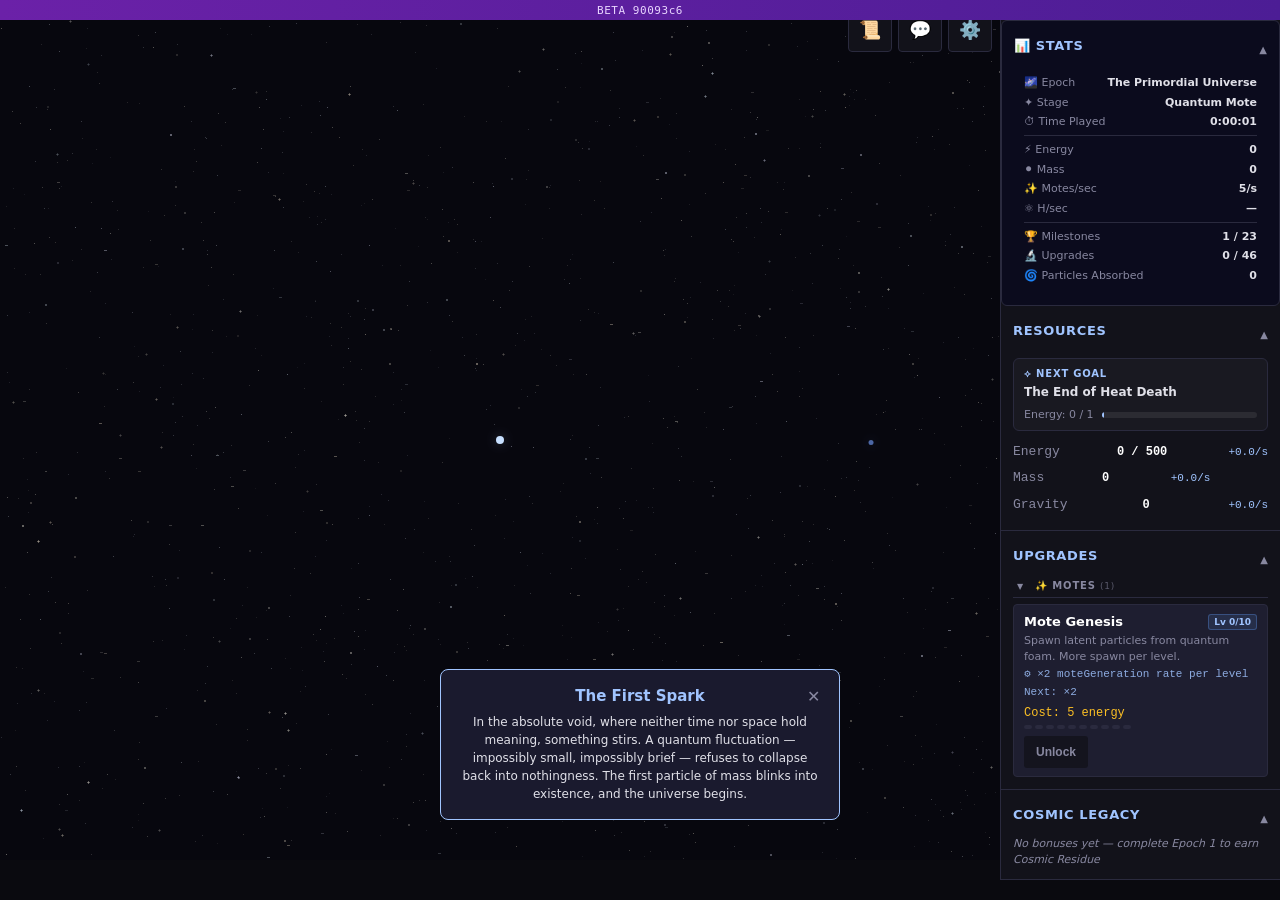
==== commit 6b909fcb: "Beta deploy: 90093c669f8f53d97e6ac79394e156fb92f24cce" ====
--- a/index.html
+++ b/index.html
@@ -5,13 +5,13 @@
   <meta name="viewport" content="width=device-width, initial-scale=1.0">
   <title>Aeons: The Grand Unfolding [BETA]</title>
   <link rel="icon" href="data:image/svg+xml,<svg xmlns='http://www.w3.org/2000/svg' viewBox='0 0 16 16'><text y='14' font-size='14'>✦</text></svg>">
-  <link rel="stylesheet" href="style.css?v=0cdb141">
-  <meta name="game-version" content="beta-0cdb141">
+  <link rel="stylesheet" href="style.css?v=90093c6">
+  <meta name="game-version" content="beta-90093c6">
   <!-- Feedback panel: public repo injected at deploy time for issue URLs -->
   <meta name="feedback-repo" content="joagwa/aeons-beta">
   <meta name="error-reporter-endpoint" content="https://aeons-error-reporter.joagwa.workers.dev">
 </head>
-<body><div id="beta-banner">BETA 0cdb141</div>
+<body><div id="beta-banner">BETA 90093c6</div>
   <div id="game-container">
     <div id="canvas-wrapper">
       <canvas id="main-canvas"></canvas>
@@ -219,6 +219,6 @@
     <div id="save-error-banner" class="banner hidden"></div>
   </div>
 
-  <script type="module" src="js/main.js?v=0cdb141"></script>
+  <script type="module" src="js/main.js?v=90093c6"></script>
 </body>
 </html>
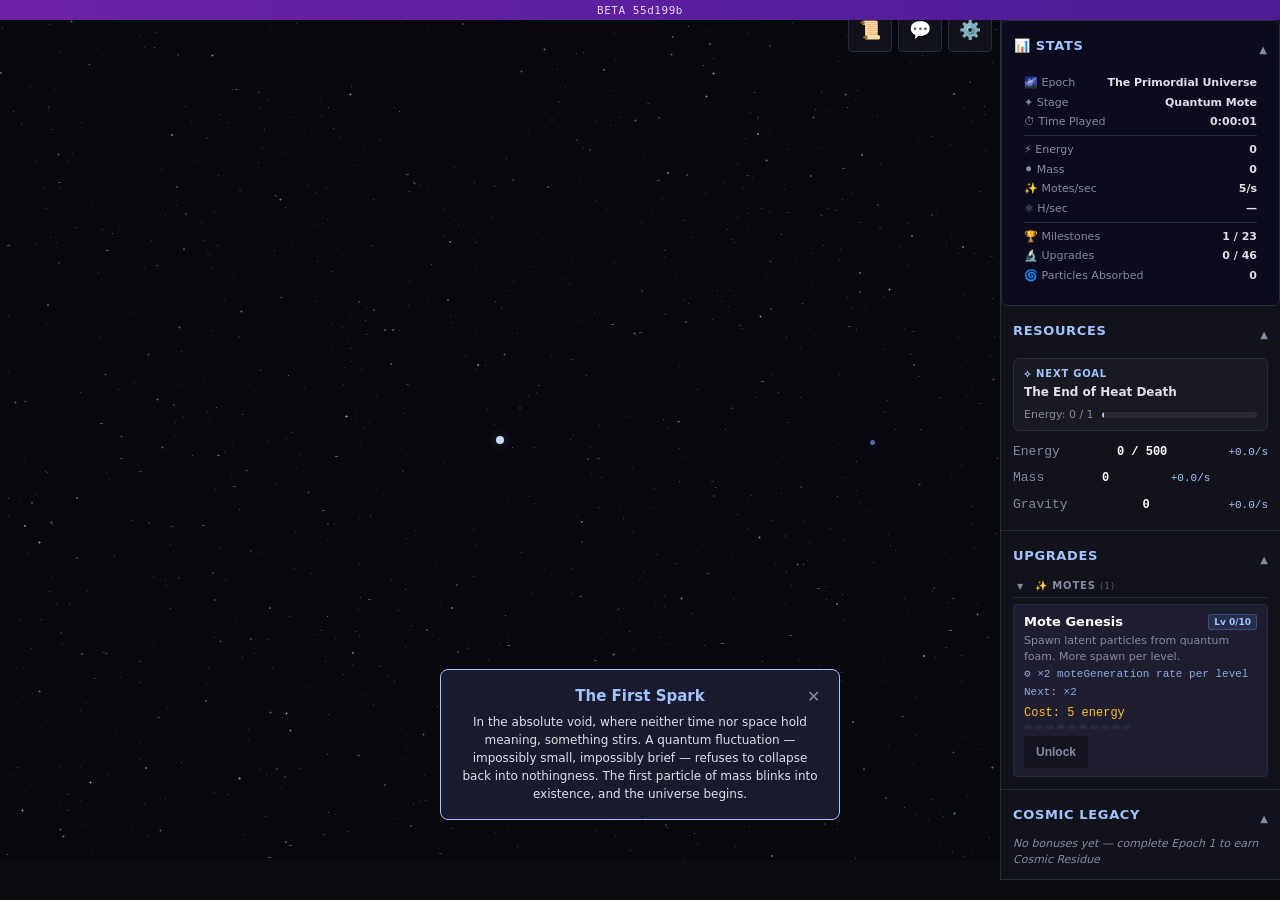
==== commit 353863ef: "Beta deploy: 55d199b919276bd7e07dd9428cad26bbf0266426" ====
--- a/index.html
+++ b/index.html
@@ -5,13 +5,13 @@
   <meta name="viewport" content="width=device-width, initial-scale=1.0">
   <title>Aeons: The Grand Unfolding [BETA]</title>
   <link rel="icon" href="data:image/svg+xml,<svg xmlns='http://www.w3.org/2000/svg' viewBox='0 0 16 16'><text y='14' font-size='14'>✦</text></svg>">
-  <link rel="stylesheet" href="style.css?v=90093c6">
-  <meta name="game-version" content="beta-90093c6">
+  <link rel="stylesheet" href="style.css?v=55d199b">
+  <meta name="game-version" content="beta-55d199b">
   <!-- Feedback panel: public repo injected at deploy time for issue URLs -->
   <meta name="feedback-repo" content="joagwa/aeons-beta">
   <meta name="error-reporter-endpoint" content="https://aeons-error-reporter.joagwa.workers.dev">
 </head>
-<body><div id="beta-banner">BETA 90093c6</div>
+<body><div id="beta-banner">BETA 55d199b</div>
   <div id="game-container">
     <div id="canvas-wrapper">
       <canvas id="main-canvas"></canvas>
@@ -219,6 +219,6 @@
     <div id="save-error-banner" class="banner hidden"></div>
   </div>
 
-  <script type="module" src="js/main.js?v=90093c6"></script>
+  <script type="module" src="js/main.js?v=55d199b"></script>
 </body>
 </html>
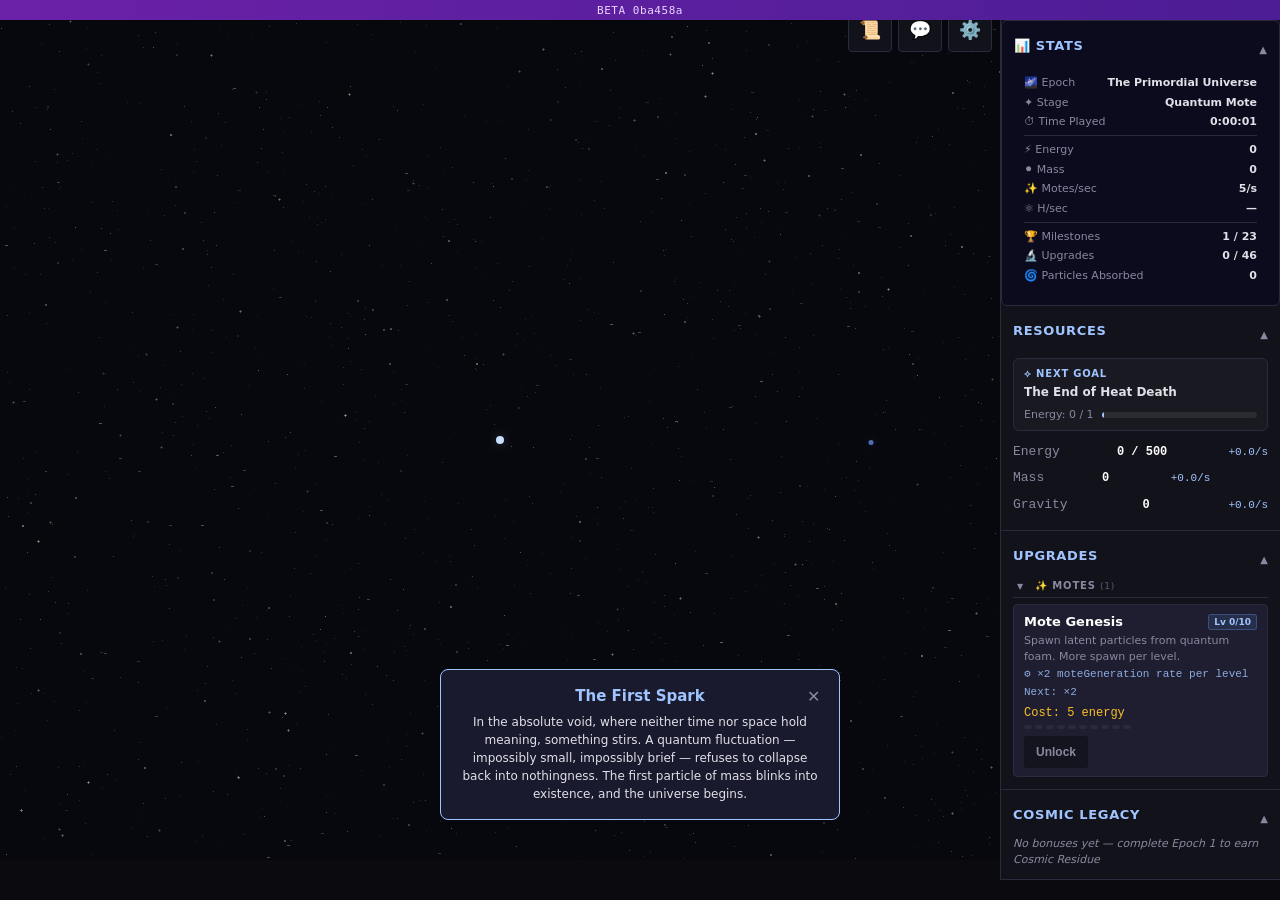
==== commit dcc869f5: "Beta deploy: 0ba458ac22379ce2e8e6ca7ca4c4a13866538f9a" ====
--- a/index.html
+++ b/index.html
@@ -5,13 +5,13 @@
   <meta name="viewport" content="width=device-width, initial-scale=1.0">
   <title>Aeons: The Grand Unfolding [BETA]</title>
   <link rel="icon" href="data:image/svg+xml,<svg xmlns='http://www.w3.org/2000/svg' viewBox='0 0 16 16'><text y='14' font-size='14'>✦</text></svg>">
-  <link rel="stylesheet" href="style.css?v=55d199b">
-  <meta name="game-version" content="beta-55d199b">
+  <link rel="stylesheet" href="style.css?v=0ba458a">
+  <meta name="game-version" content="beta-0ba458a">
   <!-- Feedback panel: public repo injected at deploy time for issue URLs -->
   <meta name="feedback-repo" content="joagwa/aeons-beta">
   <meta name="error-reporter-endpoint" content="https://aeons-error-reporter.joagwa.workers.dev">
 </head>
-<body><div id="beta-banner">BETA 55d199b</div>
+<body><div id="beta-banner">BETA 0ba458a</div>
   <div id="game-container">
     <div id="canvas-wrapper">
       <canvas id="main-canvas"></canvas>
@@ -219,6 +219,6 @@
     <div id="save-error-banner" class="banner hidden"></div>
   </div>
 
-  <script type="module" src="js/main.js?v=55d199b"></script>
+  <script type="module" src="js/main.js?v=0ba458a"></script>
 </body>
 </html>
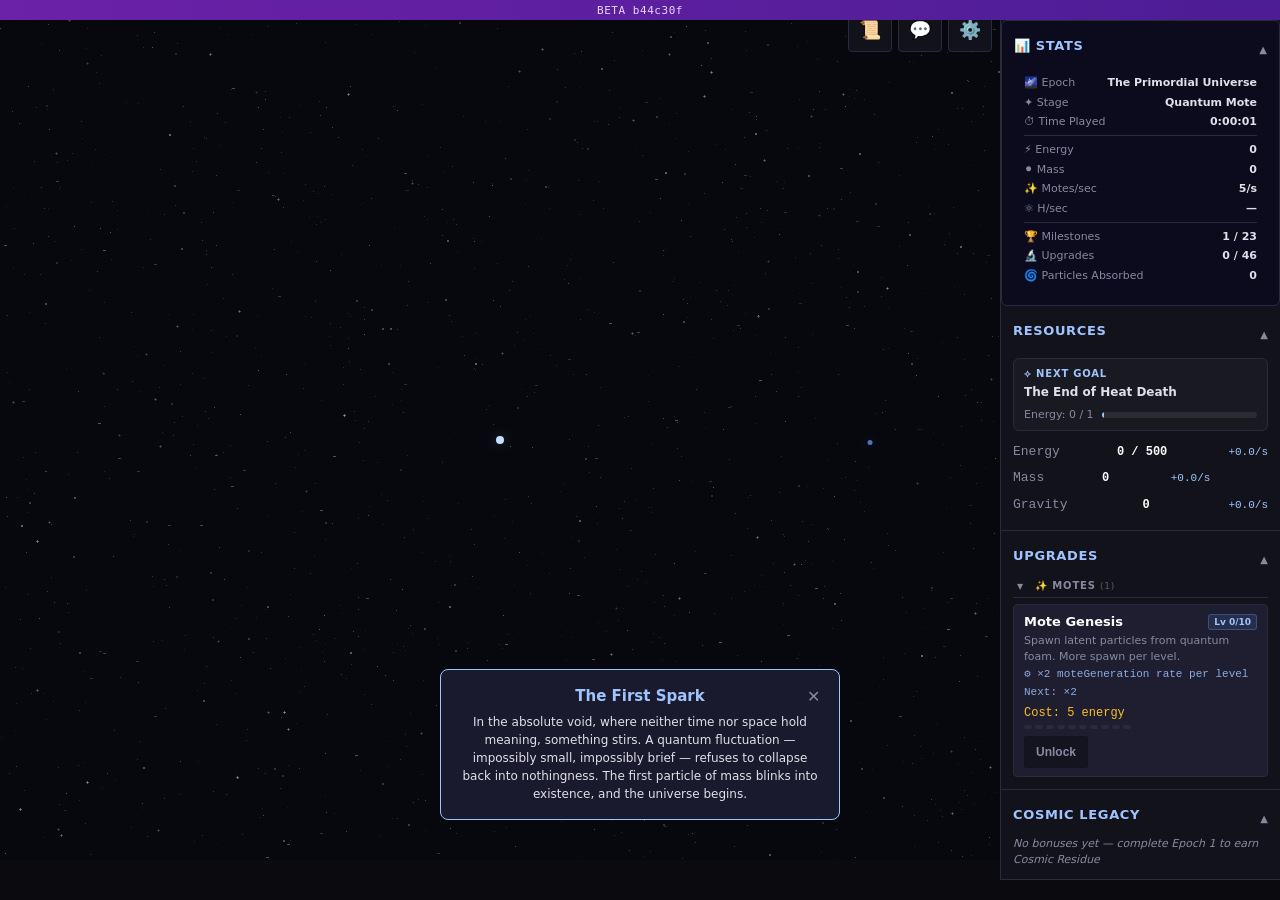
==== commit 2a1795c6: "Beta deploy: b44c30f1ac177c31d6a574d6a95d997acdf4924b" ====
--- a/index.html
+++ b/index.html
@@ -5,13 +5,13 @@
   <meta name="viewport" content="width=device-width, initial-scale=1.0">
   <title>Aeons: The Grand Unfolding [BETA]</title>
   <link rel="icon" href="data:image/svg+xml,<svg xmlns='http://www.w3.org/2000/svg' viewBox='0 0 16 16'><text y='14' font-size='14'>✦</text></svg>">
-  <link rel="stylesheet" href="style.css?v=0ba458a">
-  <meta name="game-version" content="beta-0ba458a">
+  <link rel="stylesheet" href="style.css?v=b44c30f">
+  <meta name="game-version" content="beta-b44c30f">
   <!-- Feedback panel: public repo injected at deploy time for issue URLs -->
   <meta name="feedback-repo" content="joagwa/aeons-beta">
   <meta name="error-reporter-endpoint" content="https://aeons-error-reporter.joagwa.workers.dev">
 </head>
-<body><div id="beta-banner">BETA 0ba458a</div>
+<body><div id="beta-banner">BETA b44c30f</div>
   <div id="game-container">
     <div id="canvas-wrapper">
       <canvas id="main-canvas"></canvas>
@@ -219,6 +219,6 @@
     <div id="save-error-banner" class="banner hidden"></div>
   </div>
 
-  <script type="module" src="js/main.js?v=0ba458a"></script>
+  <script type="module" src="js/main.js?v=b44c30f"></script>
 </body>
 </html>
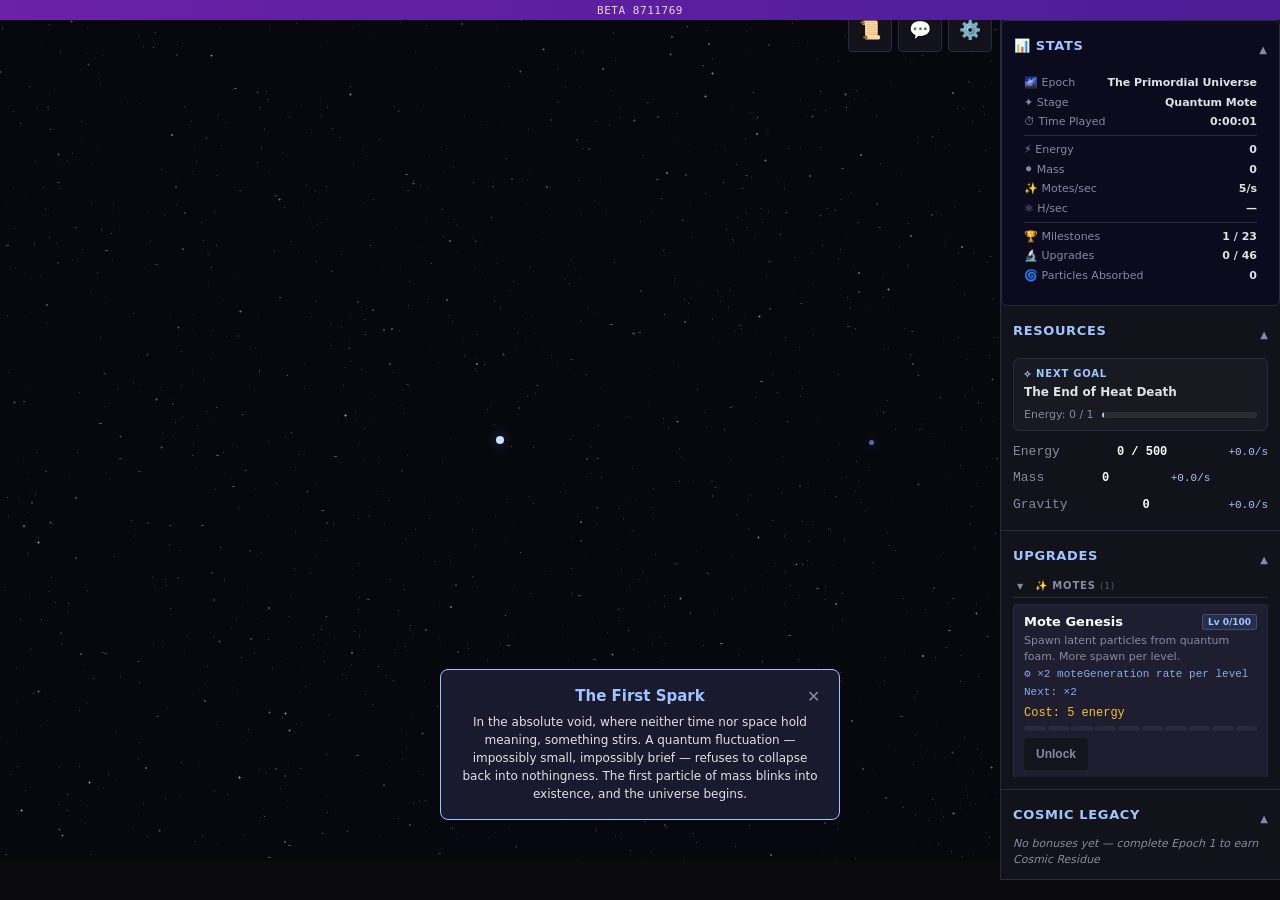
==== commit f6521141: "Beta deploy: 8711769e8686877fb175ec1ad9c9c7bf403a91b9" ====
--- a/index.html
+++ b/index.html
@@ -5,13 +5,13 @@
   <meta name="viewport" content="width=device-width, initial-scale=1.0">
   <title>Aeons: The Grand Unfolding [BETA]</title>
   <link rel="icon" href="data:image/svg+xml,<svg xmlns='http://www.w3.org/2000/svg' viewBox='0 0 16 16'><text y='14' font-size='14'>✦</text></svg>">
-  <link rel="stylesheet" href="style.css?v=b44c30f">
-  <meta name="game-version" content="beta-b44c30f">
+  <link rel="stylesheet" href="style.css?v=8711769">
+  <meta name="game-version" content="beta-8711769">
   <!-- Feedback panel: public repo injected at deploy time for issue URLs -->
   <meta name="feedback-repo" content="joagwa/aeons-beta">
   <meta name="error-reporter-endpoint" content="https://aeons-error-reporter.joagwa.workers.dev">
 </head>
-<body><div id="beta-banner">BETA b44c30f</div>
+<body><div id="beta-banner">BETA 8711769</div>
   <div id="game-container">
     <div id="canvas-wrapper">
       <canvas id="main-canvas"></canvas>
@@ -219,6 +219,6 @@
     <div id="save-error-banner" class="banner hidden"></div>
   </div>
 
-  <script type="module" src="js/main.js?v=b44c30f"></script>
+  <script type="module" src="js/main.js?v=8711769"></script>
 </body>
 </html>
--- a/style.css
+++ b/style.css
@@ -453,6 +453,29 @@
   background: var(--accent);
 }
 
+/* Segmented progress bar for 100-level upgrades */
+.upgrade-level-bar {
+  display: flex;
+  gap: 2px;
+  margin: 4px 0 2px;
+}
+
+.bracket-seg {
+  flex: 1;
+  height: 5px;
+  border-radius: 2px;
+  background: var(--border);
+  overflow: hidden;
+  position: relative;
+}
+
+.bracket-seg-fill {
+  height: 100%;
+  background: var(--accent);
+  border-radius: 2px;
+  transition: width 0.15s ease;
+}
+
 .upgrade-empty {
   color: var(--text-dim);
   font-size: 12px;
@@ -578,6 +601,17 @@
   background: var(--btn-disabled);
   color: var(--text-dim);
   cursor: not-allowed;
+}
+
+.upgrade-btn-bulk {
+  margin-left: 4px;
+  background: var(--text-dim);
+  color: var(--bg);
+  min-width: 36px;
+}
+
+.upgrade-btn-bulk:hover:not(:disabled) {
+  background: var(--text-bright);
 }
 
 /* --- Chronicle Panel --- */
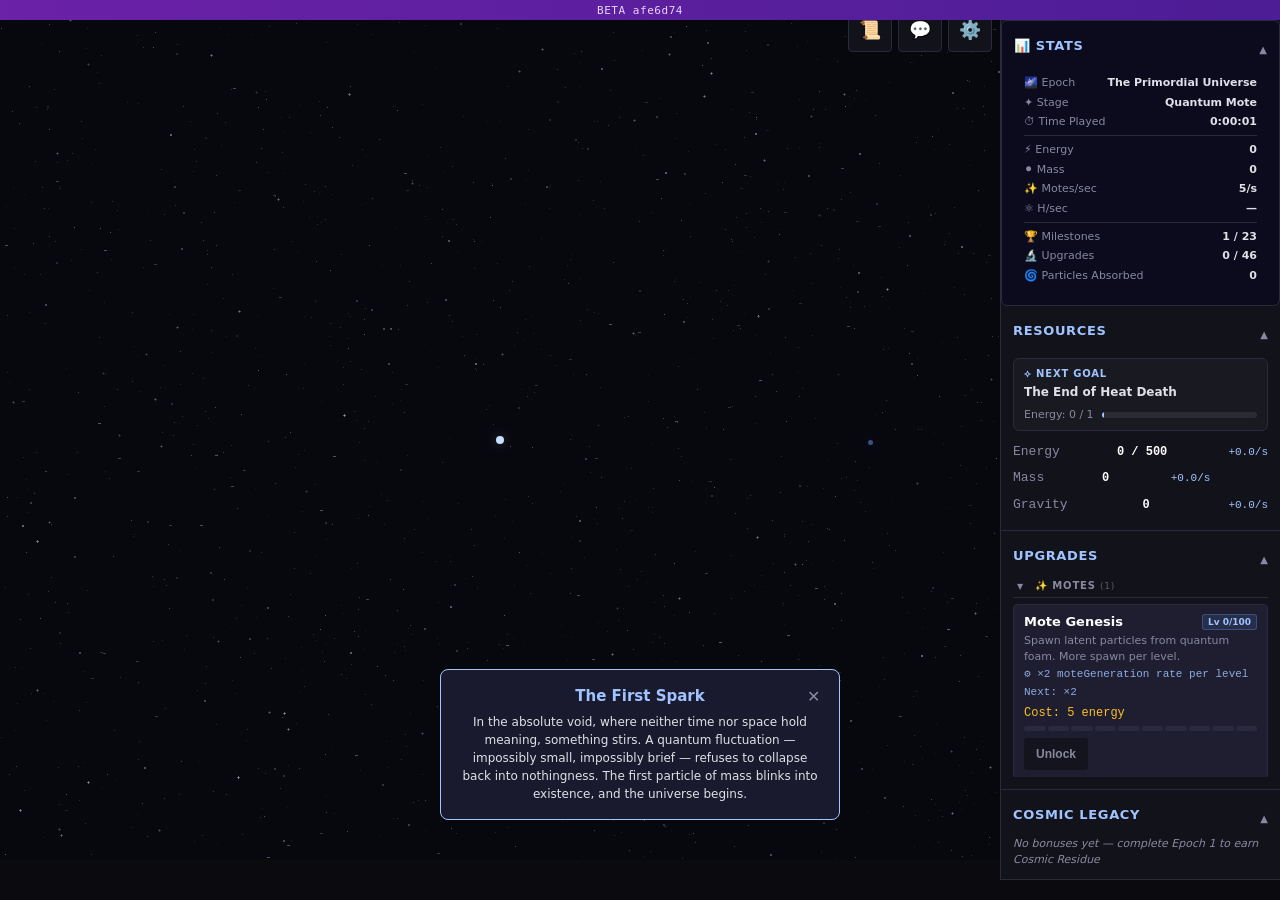
==== commit 1f22a4ad: "Beta deploy: afe6d744c975cf52c030220dcc57443544f871d0" ====
--- a/index.html
+++ b/index.html
@@ -5,13 +5,13 @@
   <meta name="viewport" content="width=device-width, initial-scale=1.0">
   <title>Aeons: The Grand Unfolding [BETA]</title>
   <link rel="icon" href="data:image/svg+xml,<svg xmlns='http://www.w3.org/2000/svg' viewBox='0 0 16 16'><text y='14' font-size='14'>✦</text></svg>">
-  <link rel="stylesheet" href="style.css?v=8711769">
-  <meta name="game-version" content="beta-8711769">
+  <link rel="stylesheet" href="style.css?v=afe6d74">
+  <meta name="game-version" content="beta-afe6d74">
   <!-- Feedback panel: public repo injected at deploy time for issue URLs -->
   <meta name="feedback-repo" content="joagwa/aeons-beta">
   <meta name="error-reporter-endpoint" content="https://aeons-error-reporter.joagwa.workers.dev">
 </head>
-<body><div id="beta-banner">BETA 8711769</div>
+<body><div id="beta-banner">BETA afe6d74</div>
   <div id="game-container">
     <div id="canvas-wrapper">
       <canvas id="main-canvas"></canvas>
@@ -219,6 +219,6 @@
     <div id="save-error-banner" class="banner hidden"></div>
   </div>
 
-  <script type="module" src="js/main.js?v=8711769"></script>
+  <script type="module" src="js/main.js?v=afe6d74"></script>
 </body>
 </html>
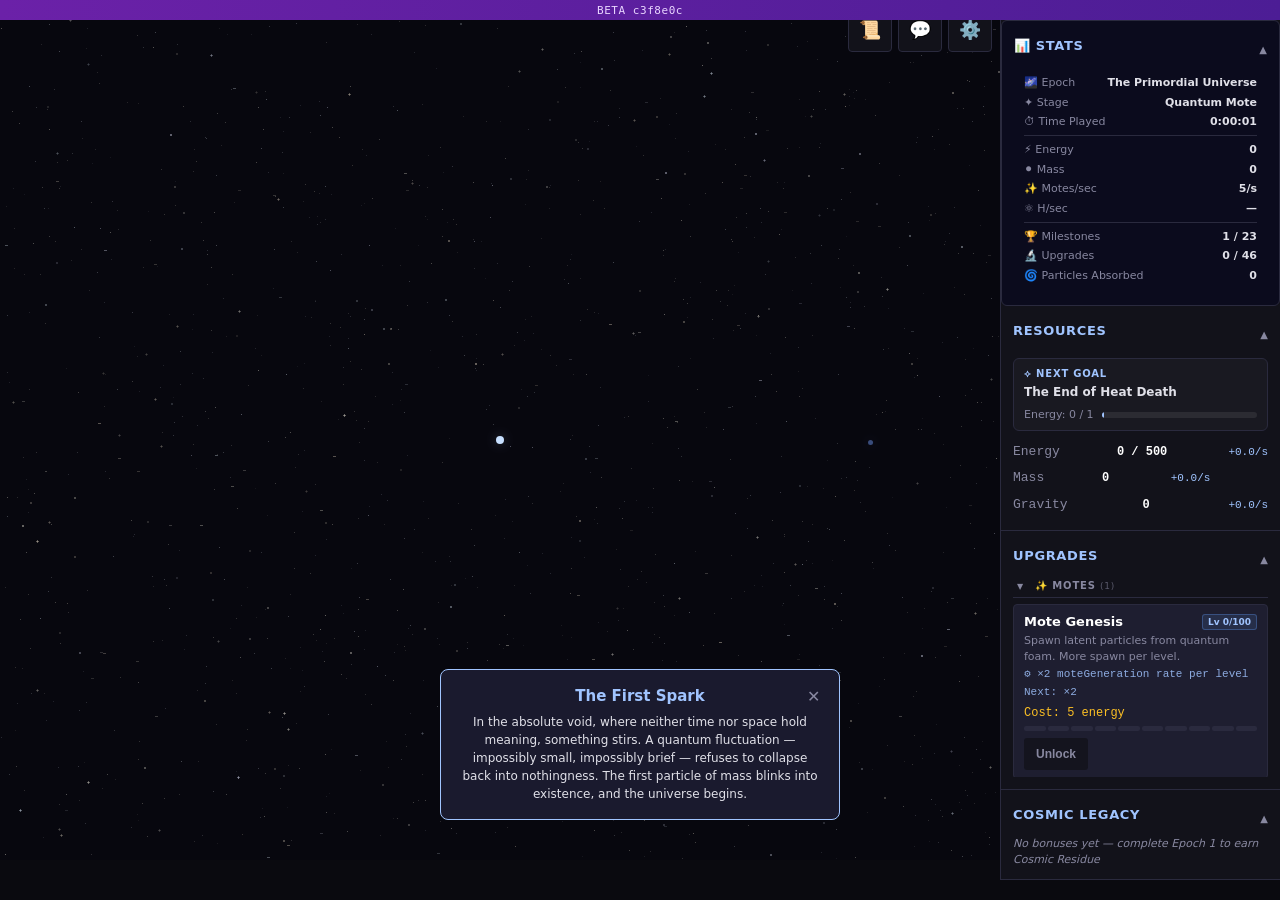
==== commit 4d130039: "Beta deploy: c3f8e0cbed05dc1c5af5896d27eb99f489e0b476" ====
--- a/index.html
+++ b/index.html
@@ -5,13 +5,13 @@
   <meta name="viewport" content="width=device-width, initial-scale=1.0">
   <title>Aeons: The Grand Unfolding [BETA]</title>
   <link rel="icon" href="data:image/svg+xml,<svg xmlns='http://www.w3.org/2000/svg' viewBox='0 0 16 16'><text y='14' font-size='14'>✦</text></svg>">
-  <link rel="stylesheet" href="style.css?v=afe6d74">
-  <meta name="game-version" content="beta-afe6d74">
+  <link rel="stylesheet" href="style.css?v=c3f8e0c">
+  <meta name="game-version" content="beta-c3f8e0c">
   <!-- Feedback panel: public repo injected at deploy time for issue URLs -->
   <meta name="feedback-repo" content="joagwa/aeons-beta">
   <meta name="error-reporter-endpoint" content="https://aeons-error-reporter.joagwa.workers.dev">
 </head>
-<body><div id="beta-banner">BETA afe6d74</div>
+<body><div id="beta-banner">BETA c3f8e0c</div>
   <div id="game-container">
     <div id="canvas-wrapper">
       <canvas id="main-canvas"></canvas>
@@ -219,6 +219,6 @@
     <div id="save-error-banner" class="banner hidden"></div>
   </div>
 
-  <script type="module" src="js/main.js?v=afe6d74"></script>
+  <script type="module" src="js/main.js?v=c3f8e0c"></script>
 </body>
 </html>
--- a/style.css
+++ b/style.css
@@ -2076,8 +2076,113 @@
   margin-left: 4px;
 }
 
+/* ── Prestige tab bar ───────────────────────────────────────────────── */
+.prs-tab-bar {
+  display: flex;
+  gap: 6px;
+  padding: 10px 0 6px;
+  border-bottom: 1px solid rgba(255,255,255,0.1);
+  margin-bottom: 10px;
+}
+.prs-tab-btn {
+  background: rgba(255,255,255,0.06);
+  border: 1px solid rgba(255,255,255,0.15);
+  color: rgba(255,255,255,0.6);
+  border-radius: 6px;
+  padding: 5px 14px;
+  font-size: 0.8rem;
+  cursor: pointer;
+  transition: background 0.15s, color 0.15s, border-color 0.15s;
+}
+.prs-tab-btn:hover { background: rgba(255,255,255,0.12); color: #fff; }
+.prs-tab-btn--active {
+  background: rgba(167,139,250,0.2);
+  border-color: #a78bfa;
+  color: #a78bfa;
+  font-weight: 600;
+}
+
+/* ── Prestige milestone grid ────────────────────────────────────────── */
+.prs-milestone-section { padding: 4px 0; }
+.prs-milestone-subtitle {
+  font-size: 0.75rem;
+  color: rgba(255,255,255,0.45);
+  margin-bottom: 12px;
+  line-height: 1.4;
+}
+.prs-milestone-grid {
+  display: grid;
+  grid-template-columns: repeat(3, 1fr);
+  gap: 8px;
+}
+.prs-milestone-card {
+  background: rgba(255,255,255,0.04);
+  border: 1px solid rgba(255,255,255,0.1);
+  border-radius: 8px;
+  padding: 10px 12px;
+  opacity: 0.5;
+  transition: opacity 0.2s;
+}
+.prs-milestone-card--unlocked {
+  opacity: 1;
+  border-color: rgba(167,139,250,0.4);
+  background: rgba(167,139,250,0.08);
+}
+.prs-milestone-req {
+  font-size: 0.6rem;
+  color: #a78bfa;
+  font-weight: 700;
+  text-transform: uppercase;
+  letter-spacing: 0.04em;
+  margin-bottom: 3px;
+}
+.prs-milestone-card--unlocked .prs-milestone-req { color: #c4b5fd; }
+.prs-milestone-name {
+  font-size: 0.78rem;
+  font-weight: 700;
+  color: #e2e8f0;
+  margin-bottom: 3px;
+}
+.prs-milestone-desc {
+  font-size: 0.68rem;
+  color: #94a3b8;
+  margin-bottom: 3px;
+  line-height: 1.3;
+}
+.prs-milestone-card--unlocked .prs-milestone-desc { color: #cbd5e1; }
+.prs-milestone-flavour {
+  font-size: 0.6rem;
+  color: rgba(255,255,255,0.3);
+  font-style: italic;
+  margin-bottom: 4px;
+  line-height: 1.3;
+}
+.prs-milestone-progress {
+  font-size: 0.6rem;
+  color: #a78bfa;
+  font-weight: 600;
+}
+.prs-milestone-card--unlocked .prs-milestone-progress { color: #86efac; }
+.prs-milestone-progress-bar {
+  height: 3px;
+  background: rgba(255,255,255,0.1);
+  border-radius: 2px;
+  margin-top: 5px;
+  overflow: hidden;
+}
+.prs-milestone-progress-fill {
+  height: 100%;
+  background: #a78bfa;
+  border-radius: 2px;
+  transition: width 0.3s;
+}
+
+@media (max-width: 700px) {
+  .prs-milestone-grid { grid-template-columns: repeat(2, 1fr); }
+}
 @media (max-width: 600px) {
   .prs-tier .prs-chain { grid-template-columns: 1fr; }
+  .prs-milestone-grid  { grid-template-columns: 1fr; }
 }
 
 /* Beta banner — injected by deploy-beta-to-pages.yml; no-op in production */
